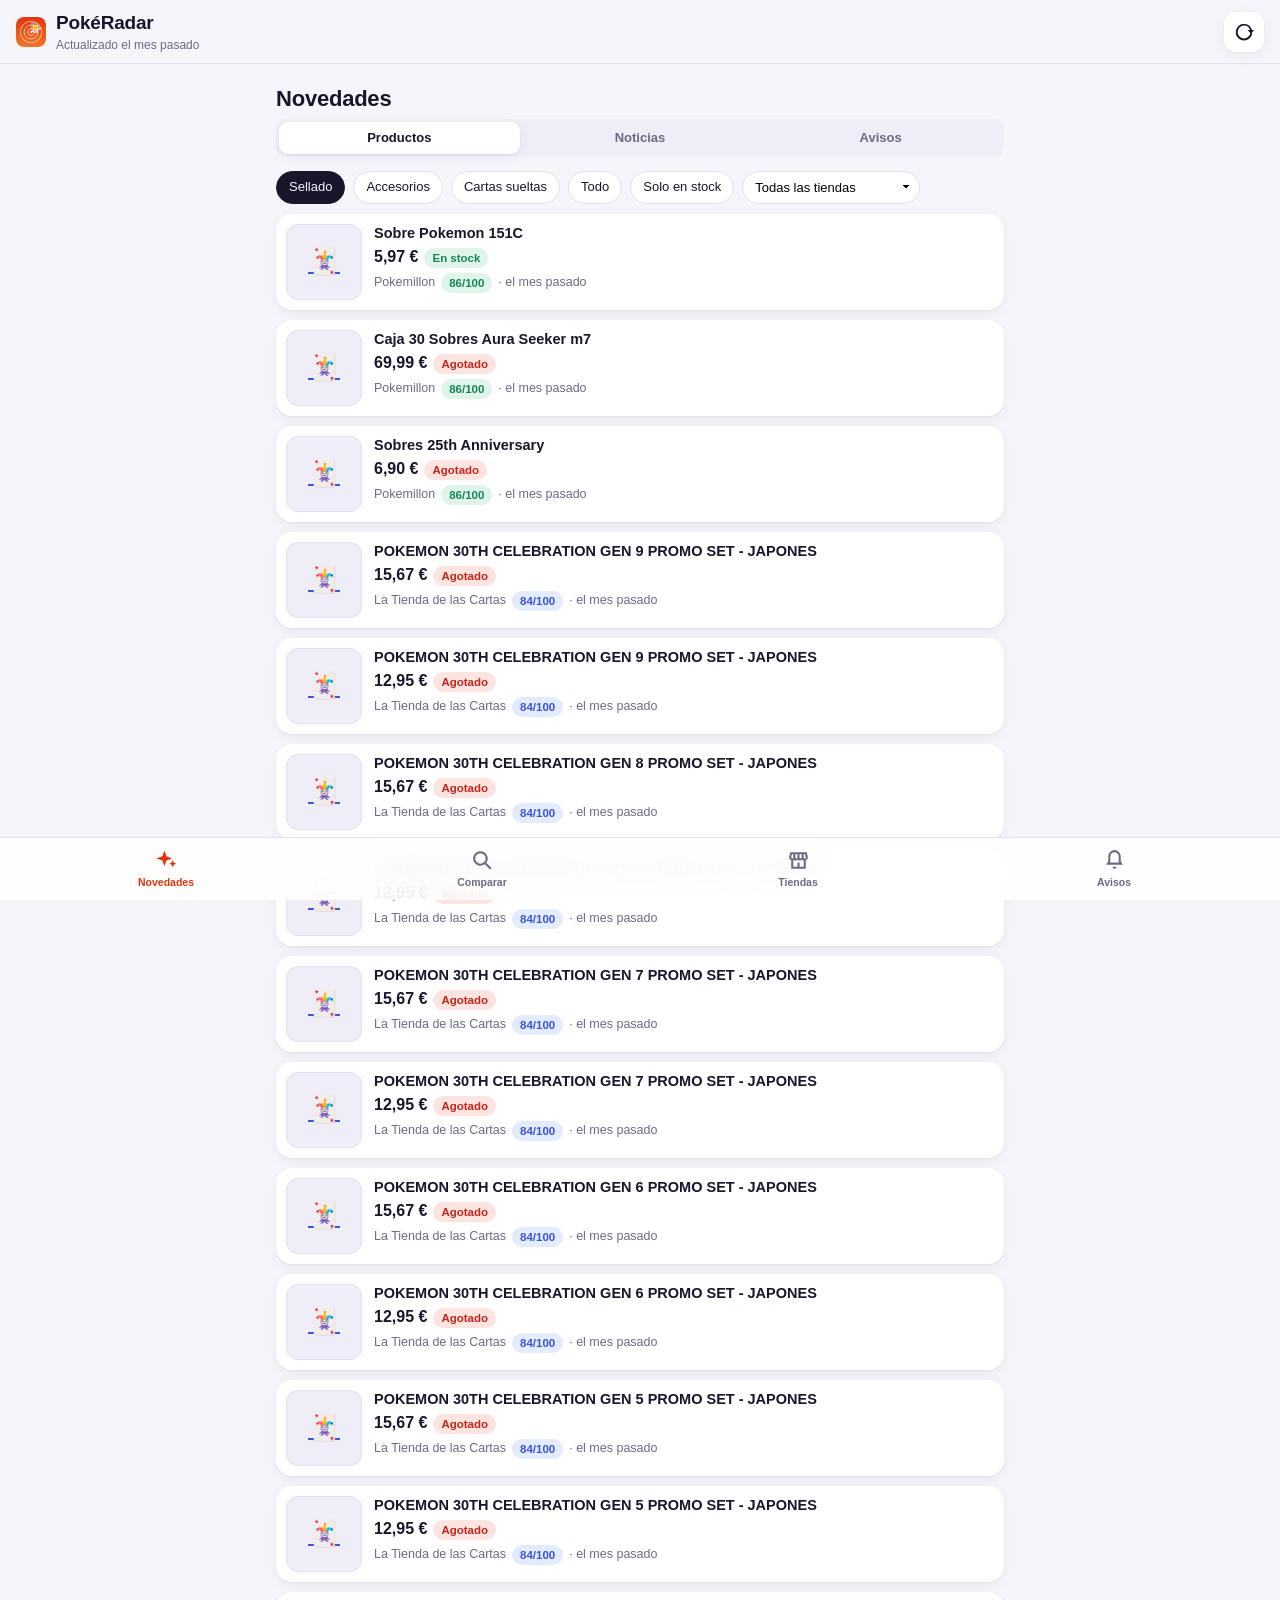
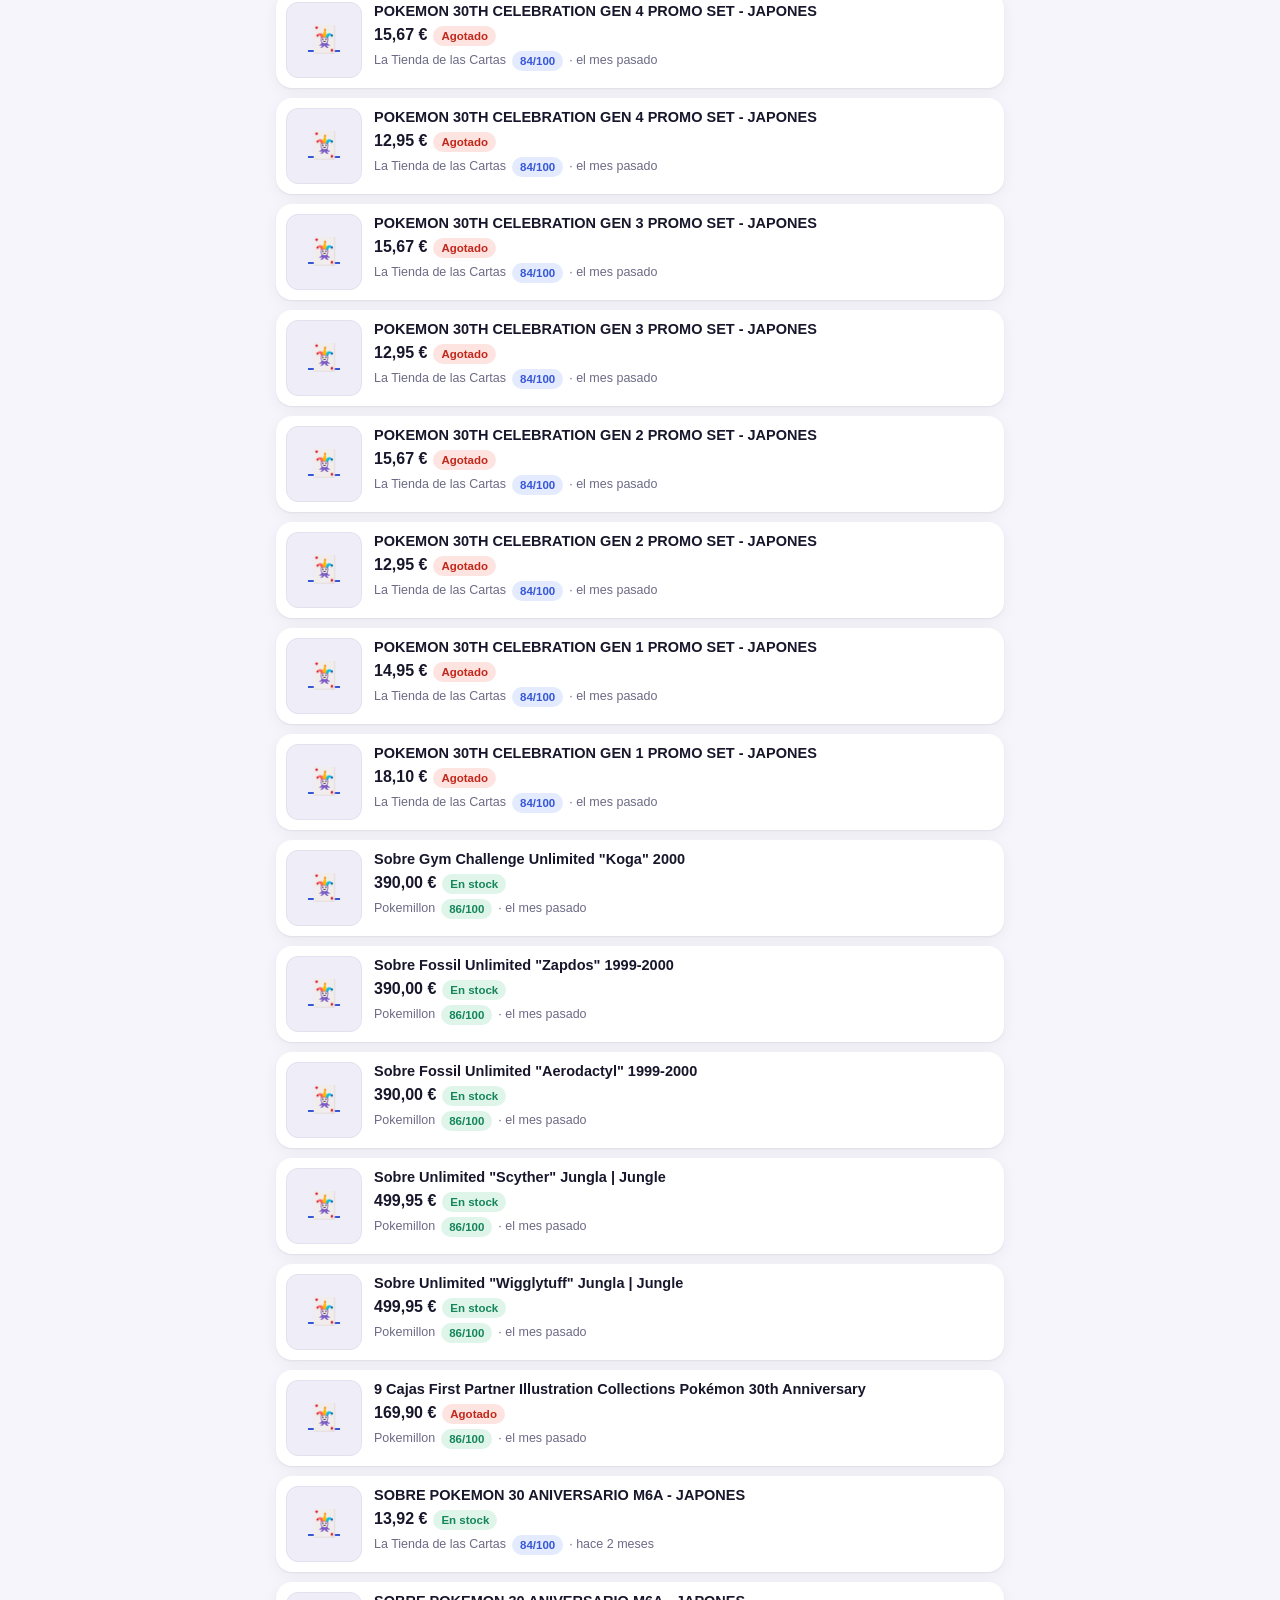
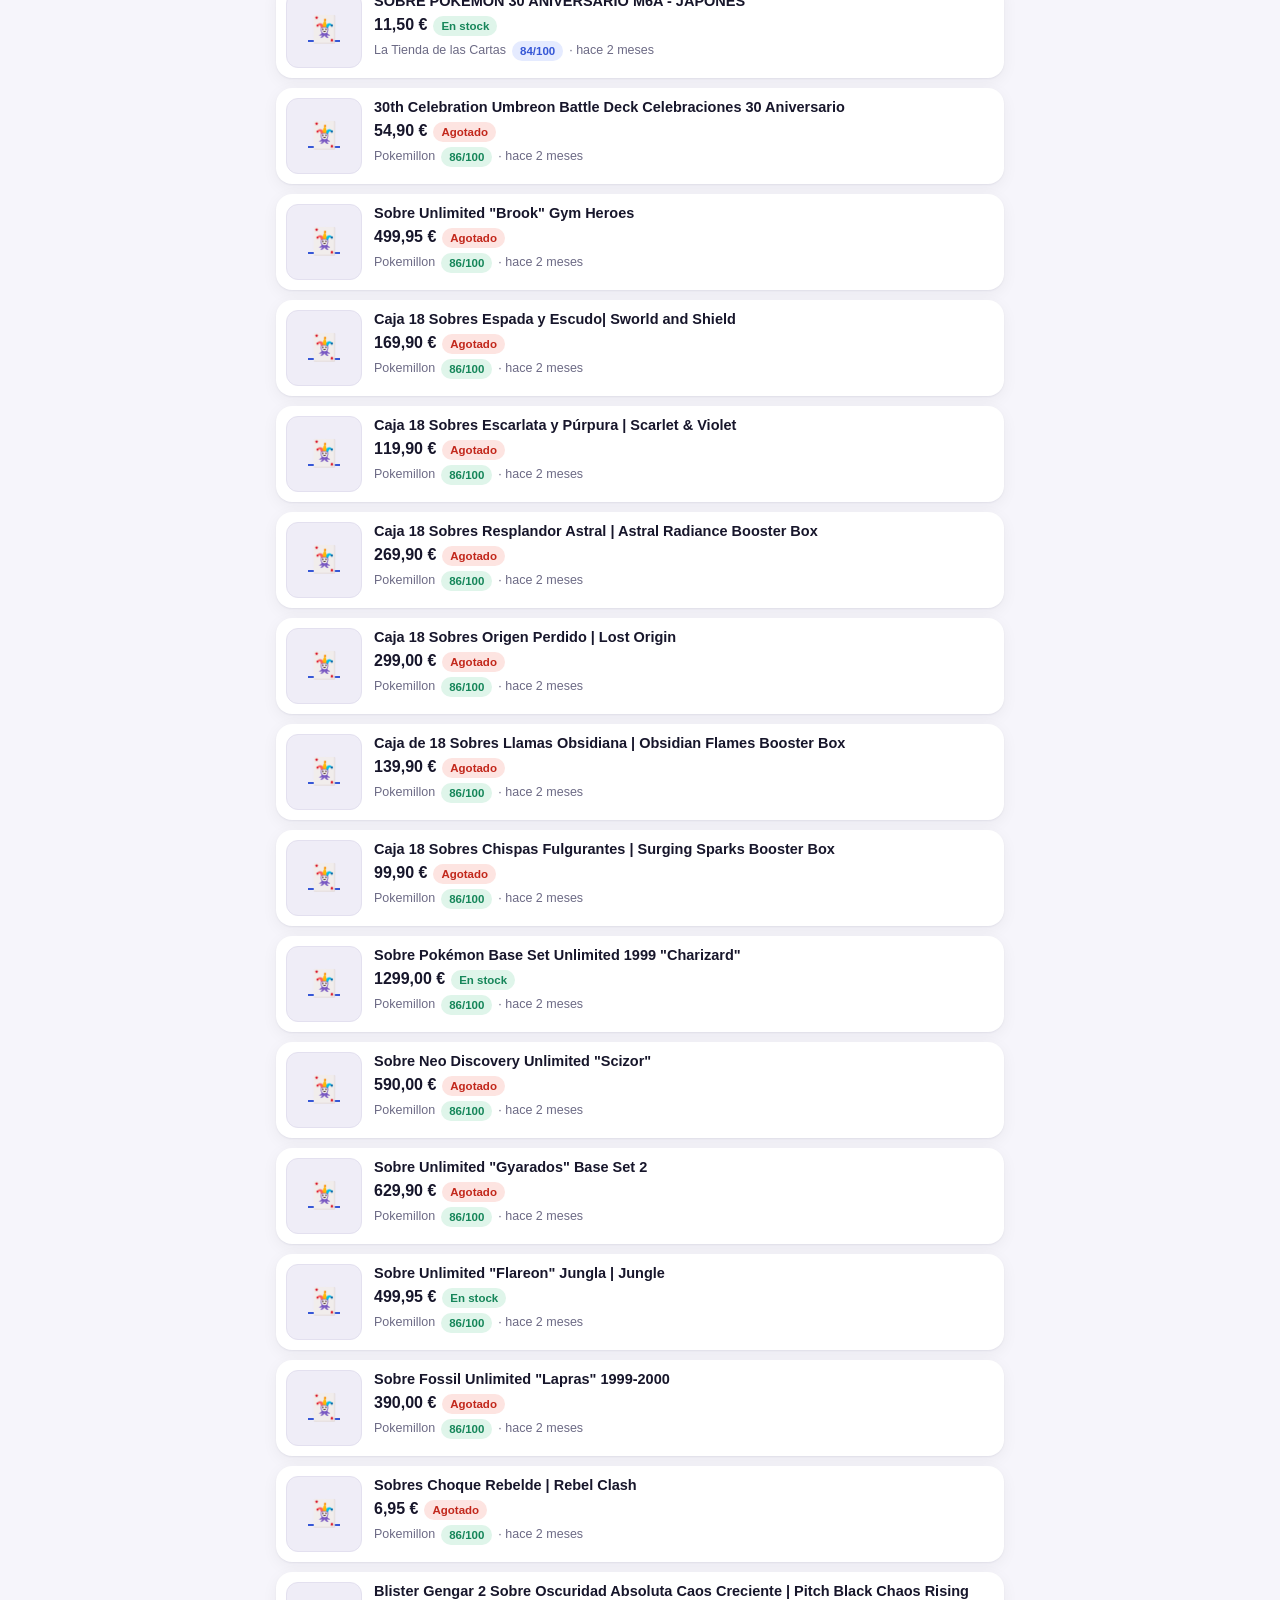
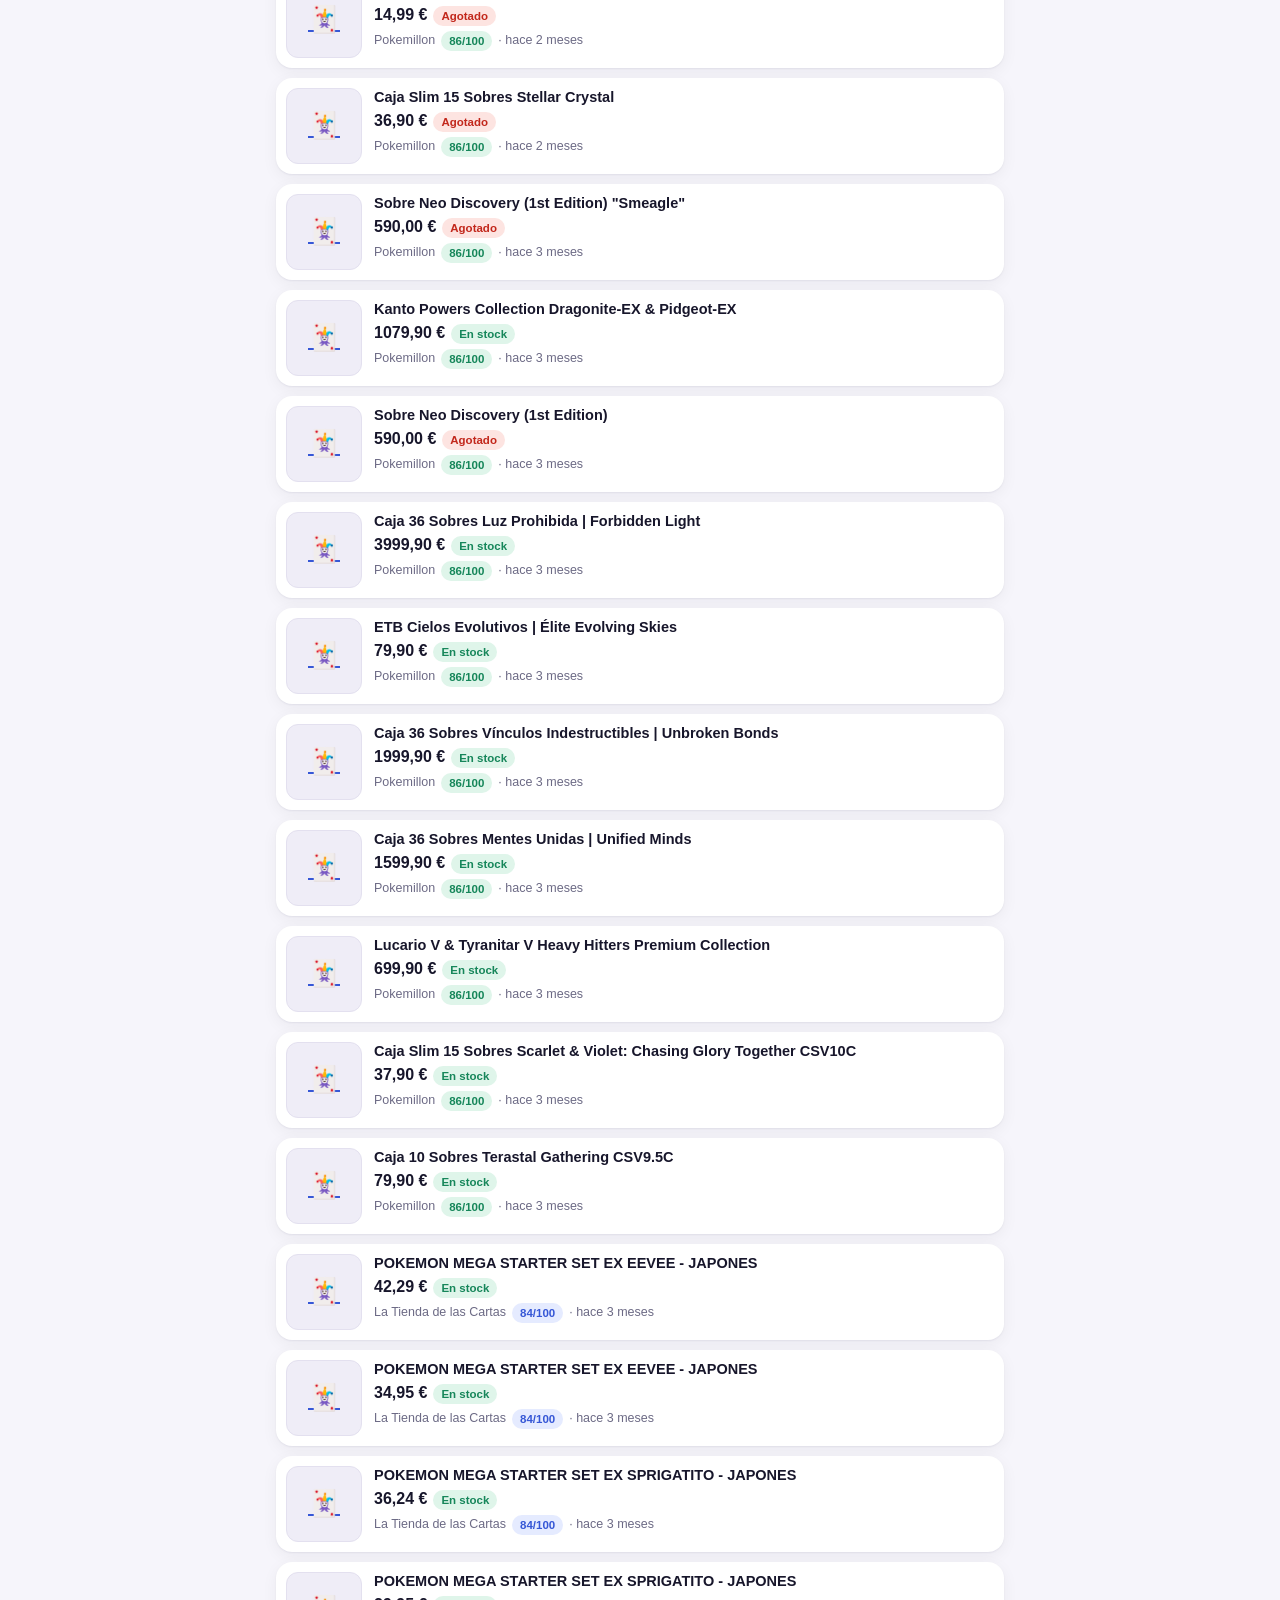
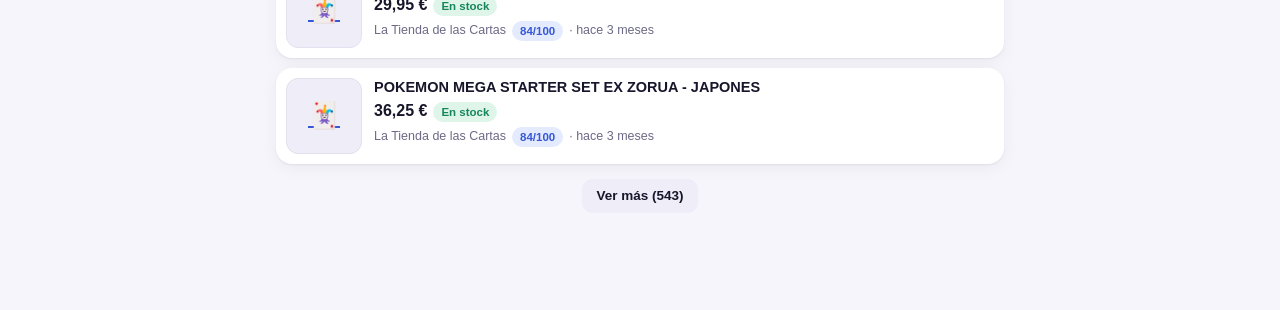
==== docs/index.html @ 507e9ea3 "PokéRadar: monitor de novedades Pokémon TCG con app para iPhone - Monitor en Python (sin dependencia" ====
<!doctype html>
<html lang="es">
<head>
  <meta charset="utf-8">
  <meta name="viewport" content="width=device-width, initial-scale=1, viewport-fit=cover">
  <title>PokéRadar</title>
  <meta name="description" content="Novedades y mejores precios de Pokémon TCG en Amazon, Pokémon Center y tiendas fiables.">
  <meta name="theme-color" content="#f6f5fb" media="(prefers-color-scheme: light)">
  <meta name="theme-color" content="#0f1020" media="(prefers-color-scheme: dark)">
  <meta name="apple-mobile-web-app-capable" content="yes">
  <meta name="mobile-web-app-capable" content="yes">
  <meta name="apple-mobile-web-app-title" content="PokéRadar">
  <meta name="apple-mobile-web-app-status-bar-style" content="default">
  <meta name="format-detection" content="telephone=no">
  <link rel="manifest" href="manifest.webmanifest">
  <link rel="icon" type="image/png" sizes="192x192" href="icons/icon-192.png">
  <link rel="apple-touch-icon" href="icons/apple-touch-icon.png">
  <link rel="stylesheet" href="styles.css">
</head>
<body>
  <header class="topbar">
    <div class="brand">
      <img src="icons/icon-192.png" alt="" width="30" height="30">
      <div>
        <h1>PokéRadar</h1>
        <p id="updated" class="muted">Cargando…</p>
      </div>
    </div>
    <button id="refresh" class="icon-btn" aria-label="Actualizar">
      <svg viewBox="0 0 24 24" width="22" height="22" aria-hidden="true"><path fill="currentColor" d="M12 5a7 7 0 0 1 6.6 4.7h-2.6l3.5 4.3 3.5-4.3h-2.3A9 9 0 1 0 21 13h-2a7 7 0 1 1-7-8Z"/></svg>
    </button>
  </header>

  <div id="install-hint" class="install-hint" hidden>
    <span>Instálala: pulsa <b>Compartir</b> <svg viewBox="0 0 24 24" width="16" height="16" aria-hidden="true"><path fill="currentColor" d="M12 2 7.5 6.5l1.4 1.4L11 5.8V15h2V5.8l2.1 2.1 1.4-1.4L12 2ZM5 10v10a2 2 0 0 0 2 2h10a2 2 0 0 0 2-2V10h-3v2h1v8H7v-8h1v-2H5Z"/></svg> y luego <b>Añadir a pantalla de inicio</b>.</span>
    <button class="link-btn" data-dismiss-install>Cerrar</button>
  </div>

  <main id="view" tabindex="-1"></main>

  <nav class="tabbar" role="tablist">
    <button role="tab" data-tab="novedades" aria-selected="true">
      <svg viewBox="0 0 24 24" aria-hidden="true"><path fill="currentColor" d="M10 2.5 12 8l5.5 2-5.5 2-2 5.5L8 12l-5.5-2L8 8l2-5.5Zm8 9 1 2.5 2.5 1-2.5 1-1 2.5-1-2.5-2.5-1 2.5-1 1-2.5Z"/></svg>
      <span>Novedades</span>
    </button>
    <button role="tab" data-tab="comparar" aria-selected="false">
      <svg viewBox="0 0 24 24" aria-hidden="true"><path fill="currentColor" d="M10 3a7 7 0 0 1 5.6 11.2l5.1 5.1-1.4 1.4-5.1-5.1A7 7 0 1 1 10 3Zm0 2a5 5 0 1 0 0 10 5 5 0 0 0 0-10Z"/></svg>
      <span>Comparar</span>
    </button>
    <button role="tab" data-tab="tiendas" aria-selected="false">
      <svg viewBox="0 0 24 24" aria-hidden="true"><path fill="currentColor" d="M4 4h16l1 5a3 3 0 0 1-2 2.8V20H5v-8.2A3 3 0 0 1 3 9l1-5Zm1.6 2-.6 3a1 1 0 0 0 2 0V6H5.6ZM9 6v3a1 1 0 0 0 2 0V6H9Zm4 0v3a1 1 0 0 0 2 0V6h-2Zm4 0v3a1 1 0 0 0 2 0l-.6-3H17ZM7 12v6h4v-4h2v4h4v-6a3 3 0 0 1-2-.8 3 3 0 0 1-4 0 3 3 0 0 1-4 0Z"/></svg>
      <span>Tiendas</span>
    </button>
    <button role="tab" data-tab="avisos" aria-selected="false">
      <svg viewBox="0 0 24 24" aria-hidden="true"><path fill="currentColor" d="M12 2a6 6 0 0 1 6 6v4.6l2 3.4H4l2-3.4V8a6 6 0 0 1 6-6Zm0 2a4 4 0 0 0-4 4v5.2L7.5 14h9l-.5-.8V8a4 4 0 0 0-4-4Zm-2 14h4a2 2 0 0 1-4 0Z"/></svg>
      <span>Avisos</span>
    </button>
  </nav>

  <script src="app.js" defer></script>
</body>
</html>
---- docs/styles.css ----
:root {
  --bg: #f6f5fb;
  --surface: #ffffff;
  --surface-2: #efedf7;
  --text: #17162b;
  --muted: #6c6a85;
  --line: #e3e0ef;
  --accent: #e3350d;        /* rojo vivo */
  --accent-ink: #ffffff;
  --accent-soft: #fde8e3;
  --gold: #f5b700;
  --ok: #16865a;
  --ok-soft: #dff5ea;
  --warn: #b25e00;
  --warn-soft: #fff0d9;
  --bad: #c2271b;
  --bad-soft: #fde4e1;
  --info: #3657d6;
  --info-soft: #e5ebff;
  --radius: 16px;
  --shadow: 0 1px 2px rgba(23, 22, 43, .06), 0 4px 16px rgba(23, 22, 43, .05);
  --tabbar-h: 58px;
  color-scheme: light;
}
@media (prefers-color-scheme: dark) {
  :root:not([data-theme="light"]) {
    --bg: #0f1020;
    --surface: #1a1b31;
    --surface-2: #24253f;
    --text: #f1f0fa;
    --muted: #a3a1bd;
    --line: #2f3050;
    --accent: #ff5a36;
    --accent-soft: #3a1e1c;
    --ok: #4cd394;
    --ok-soft: #173327;
    --warn: #ffb547;
    --warn-soft: #3a2b14;
    --bad: #ff7a6b;
    --bad-soft: #3d1c1a;
    --info: #8ea6ff;
    --info-soft: #1f2748;
    --shadow: none;
    color-scheme: dark;
  }
}
:root[data-theme="dark"] {
  --bg: #0f1020; --surface: #1a1b31; --surface-2: #24253f; --text: #f1f0fa; --muted: #a3a1bd;
  --line: #2f3050; --accent: #ff5a36; --accent-soft: #3a1e1c; --ok: #4cd394; --ok-soft: #173327;
  --warn: #ffb547; --warn-soft: #3a2b14; --bad: #ff7a6b; --bad-soft: #3d1c1a; --info: #8ea6ff;
  --info-soft: #1f2748; --shadow: none; color-scheme: dark;
}

* { box-sizing: border-box; }
html { -webkit-text-size-adjust: 100%; }
body {
  margin: 0;
  background: var(--bg);
  color: var(--text);
  font: 15px/1.4 -apple-system, BlinkMacSystemFont, "SF Pro Text", "Segoe UI", Roboto, sans-serif;
  -webkit-font-smoothing: antialiased;
  overflow-x: hidden;
}
button { font: inherit; color: inherit; }
a { color: var(--info); }
img { display: block; }
.muted { color: var(--muted); }
[hidden] { display: none !important; }

/* ── barra superior ─────────────────────────────────────────────────────── */
.topbar {
  position: sticky; top: 0; z-index: 10;
  display: flex; align-items: center; justify-content: space-between;
  padding: calc(env(safe-area-inset-top) + 10px) 16px 10px;
  background: color-mix(in srgb, var(--bg) 86%, transparent);
  -webkit-backdrop-filter: saturate(180%) blur(18px);
  backdrop-filter: saturate(180%) blur(18px);
  border-bottom: 1px solid var(--line);
}
.brand { display: flex; align-items: center; gap: 10px; }
.brand img { border-radius: 8px; }
.brand h1 { font-size: 19px; margin: 0; letter-spacing: -.01em; }
.brand p { margin: 0; font-size: 12px; }
.icon-btn {
  width: 40px; height: 40px; border-radius: 12px; border: 0;
  background: var(--surface); box-shadow: var(--shadow);
  display: grid; place-items: center; cursor: pointer;
}
.icon-btn.spin svg { animation: spin .8s linear infinite; }
@keyframes spin { to { transform: rotate(360deg); } }

.install-hint {
  margin: 12px 16px 0; padding: 10px 12px; border-radius: 12px;
  background: var(--info-soft); color: var(--text); font-size: 13px;
  display: flex; gap: 10px; align-items: center; justify-content: space-between;
}
.install-hint svg { vertical-align: -3px; }
.link-btn { background: none; border: 0; color: var(--info); padding: 4px; cursor: pointer; }

/* ── contenido ──────────────────────────────────────────────────────────── */
main {
  padding: 12px 16px calc(var(--tabbar-h) + env(safe-area-inset-bottom) + 24px);
  max-width: 760px; margin: 0 auto; outline: none;
}
h2.section { font-size: 22px; margin: 8px 0 4px; letter-spacing: -.01em; }
h3.sub { font-size: 13px; text-transform: uppercase; letter-spacing: .06em; color: var(--muted); margin: 22px 4px 8px; font-weight: 600; }
.lead { margin: 0 0 12px; color: var(--muted); font-size: 14px; }

.segmented {
  display: grid; grid-auto-flow: column; grid-auto-columns: 1fr;
  background: var(--surface-2); padding: 3px; border-radius: 11px; margin: 4px 0 12px;
}
.segmented button {
  border: 0; background: none; padding: 7px 6px; border-radius: 9px; font-size: 13px; font-weight: 600;
  color: var(--muted); cursor: pointer; white-space: nowrap;
}
.segmented button[aria-pressed="true"] { background: var(--surface); color: var(--text); box-shadow: var(--shadow); }

.chips { display: flex; gap: 8px; overflow-x: auto; padding: 2px 0 10px; scrollbar-width: none; margin: 0 -16px; padding-left: 16px; padding-right: 16px; }
.chips::-webkit-scrollbar { display: none; }
.chip {
  flex: none; border: 1px solid var(--line); background: var(--surface); border-radius: 999px;
  padding: 6px 12px; font-size: 13px; cursor: pointer; white-space: nowrap;
}
.chip[aria-pressed="true"] { background: var(--text); color: var(--bg); border-color: var(--text); }
select.chip { appearance: none; -webkit-appearance: none; padding-right: 26px;
  background-image: linear-gradient(45deg, transparent 50%, currentColor 50%), linear-gradient(135deg, currentColor 50%, transparent 50%);
  background-position: calc(100% - 13px) 50%, calc(100% - 9px) 50%; background-size: 4px 4px; background-repeat: no-repeat; }

.list { display: grid; gap: 10px; }
.card {
  display: grid; grid-template-columns: 76px 1fr; gap: 12px; align-items: start;
  background: var(--surface); border-radius: var(--radius); padding: 10px; box-shadow: var(--shadow);
  text-decoration: none; color: inherit; position: relative; min-width: 0;
}
.card.noimg { grid-template-columns: 1fr; }
.thumb {
  width: 76px; height: 76px; border-radius: 12px; background: #fff; object-fit: contain;
  border: 1px solid var(--line);
}
.thumb.ph { display: grid; place-items: center; color: var(--muted); font-size: 26px; background: var(--surface-2); }
.card .body { min-width: 0; }
.card .title {
  font-weight: 600; font-size: 14.5px; line-height: 1.3; margin: 0 0 4px;
  display: -webkit-box; -webkit-line-clamp: 3; -webkit-box-orient: vertical; overflow: hidden; overflow-wrap: anywhere;
}
.meta { display: flex; flex-wrap: wrap; gap: 6px; align-items: center; font-size: 12.5px; color: var(--muted); }
.price { font-weight: 700; font-size: 16px; color: var(--text); font-variant-numeric: tabular-nums; }
.price s { color: var(--muted); font-weight: 400; font-size: 12.5px; margin-left: 4px; }
.pill { font-size: 11.5px; font-weight: 600; padding: 2px 8px; border-radius: 999px; white-space: nowrap; }
.pill.ok { background: var(--ok-soft); color: var(--ok); }
.pill.no { background: var(--bad-soft); color: var(--bad); }
.pill.warn { background: var(--warn-soft); color: var(--warn); }
.pill.info { background: var(--info-soft); color: var(--info); }
.pill.accent { background: var(--accent-soft); color: var(--accent); }
.hint { margin-top: 6px; font-size: 12.5px; color: var(--ok); font-weight: 600; }
.hint a { color: inherit; }

.empty { text-align: center; color: var(--muted); padding: 36px 12px; }
.empty b { color: var(--text); display: block; font-size: 16px; margin-bottom: 4px; }

/* ── buscador ───────────────────────────────────────────────────────────── */
.search {
  display: flex; align-items: center; gap: 8px; background: var(--surface-2); border-radius: 12px;
  padding: 0 12px; margin: 6px 0 10px;
}
.search input {
  flex: 1; border: 0; background: none; padding: 11px 0; font-size: 16px; color: var(--text); outline: none; min-width: 0;
}
.quick { display: grid; grid-template-columns: repeat(2, minmax(0, 1fr)); gap: 8px; margin-bottom: 14px; }
.quick a {
  display: flex; align-items: center; justify-content: center; gap: 6px; text-decoration: none; color: var(--text);
  background: var(--surface); border-radius: 12px; padding: 10px 8px; font-size: 13.5px; font-weight: 600; box-shadow: var(--shadow);
  text-align: center;
}
.quick a small { display: block; font-weight: 400; color: var(--muted); font-size: 11px; }

.compare { background: var(--surface); border-radius: var(--radius); padding: 12px; box-shadow: var(--shadow); }
.compare h4 { margin: 0 0 8px; font-size: 14.5px; line-height: 1.3; overflow-wrap: anywhere; }
.offer { display: grid; grid-template-columns: 1fr auto; gap: 8px; align-items: center; padding: 8px 0; border-top: 1px solid var(--line); text-decoration: none; color: inherit; }
.offer:first-of-type { border-top: 0; }
.offer .who { font-size: 13.5px; min-width: 0; }
.offer .who small { display: block; color: var(--muted); font-size: 12px; white-space: nowrap; overflow: hidden; text-overflow: ellipsis; }
.offer.best .price { color: var(--ok); }
.badge-best { font-size: 11px; font-weight: 700; color: var(--ok); margin-left: 4px; }

/* ── tiendas ────────────────────────────────────────────────────────────── */
.store { background: var(--surface); border-radius: var(--radius); padding: 14px; box-shadow: var(--shadow); }
.store-head { display: grid; grid-template-columns: 52px 1fr; gap: 12px; align-items: center; }
.ring { --v: 0; width: 52px; height: 52px; border-radius: 50%; display: grid; place-items: center;
  background: conic-gradient(var(--ring-color, var(--ok)) calc(var(--v) * 1%), var(--surface-2) 0); }
.ring span { width: 42px; height: 42px; border-radius: 50%; background: var(--surface); display: grid; place-items: center; font-weight: 800; font-size: 15px; }
.store h4 { margin: 0; font-size: 16px; display: flex; gap: 6px; align-items: center; flex-wrap: wrap; }
.store .facts { margin: 10px 0 0; display: grid; gap: 6px; font-size: 13px; }
.store .facts div { display: flex; justify-content: space-between; gap: 12px; }
.store .facts dt { color: var(--muted); }
.store .facts dd { margin: 0; text-align: right; font-weight: 600; }
.store .note { margin: 10px 0 0; font-size: 12.5px; color: var(--warn); background: var(--warn-soft); padding: 8px 10px; border-radius: 10px; }
.store .actions { display: flex; gap: 8px; margin-top: 12px; flex-wrap: wrap; }
.btn {
  display: inline-flex; align-items: center; gap: 6px; padding: 8px 14px; border-radius: 10px; border: 0; cursor: pointer;
  background: var(--accent); color: var(--accent-ink); text-decoration: none; font-weight: 600; font-size: 13.5px;
}
.btn.ghost { background: var(--surface-2); color: var(--text); }
.stars { color: var(--gold); letter-spacing: 1px; }

.tips { background: var(--surface); border-radius: var(--radius); padding: 4px 14px; box-shadow: var(--shadow); }
.tips li { padding: 10px 0; border-top: 1px solid var(--line); font-size: 13.5px; list-style: none; }
.tips li:first-child { border-top: 0; }
.tips ul { margin: 0; padding: 0; }

/* ── avisos ─────────────────────────────────────────────────────────────── */
.panel { background: var(--surface); border-radius: var(--radius); padding: 14px; box-shadow: var(--shadow); font-size: 14px; }
.panel ol { margin: 6px 0 0; padding-left: 20px; }
.panel li { margin: 6px 0; }
.status-row { display: grid; grid-template-columns: 1fr auto; gap: 8px; padding: 9px 0; border-top: 1px solid var(--line); align-items: center; font-size: 13.5px; }
.status-row:first-child { border-top: 0; }
.status-row small { display: block; color: var(--muted); font-size: 12px; overflow-wrap: anywhere; }
.tags { display: flex; flex-wrap: wrap; gap: 6px; margin-top: 6px; }
code { background: var(--surface-2); padding: 1px 5px; border-radius: 6px; font-size: 12.5px; }

/* ── barra de pestañas ──────────────────────────────────────────────────── */
.tabbar {
  position: fixed; left: 0; right: 0; bottom: 0; z-index: 10;
  display: grid; grid-template-columns: repeat(4, 1fr);
  padding: 6px 8px calc(env(safe-area-inset-bottom) + 6px);
  background: color-mix(in srgb, var(--surface) 88%, transparent);
  -webkit-backdrop-filter: saturate(180%) blur(18px);
  backdrop-filter: saturate(180%) blur(18px);
  border-top: 1px solid var(--line);
}
.tabbar button {
  border: 0; background: none; display: grid; justify-items: center; gap: 2px; padding: 4px 0; cursor: pointer;
  color: var(--muted); font-size: 10.5px; font-weight: 600;
}
.tabbar svg { width: 25px; height: 25px; }
.tabbar button[aria-selected="true"] { color: var(--accent); }

@media (min-width: 640px) {
  .quick { grid-template-columns: repeat(4, minmax(0, 1fr)); }
}
@media (prefers-reduced-motion: reduce) { .icon-btn.spin svg { animation: none; } }
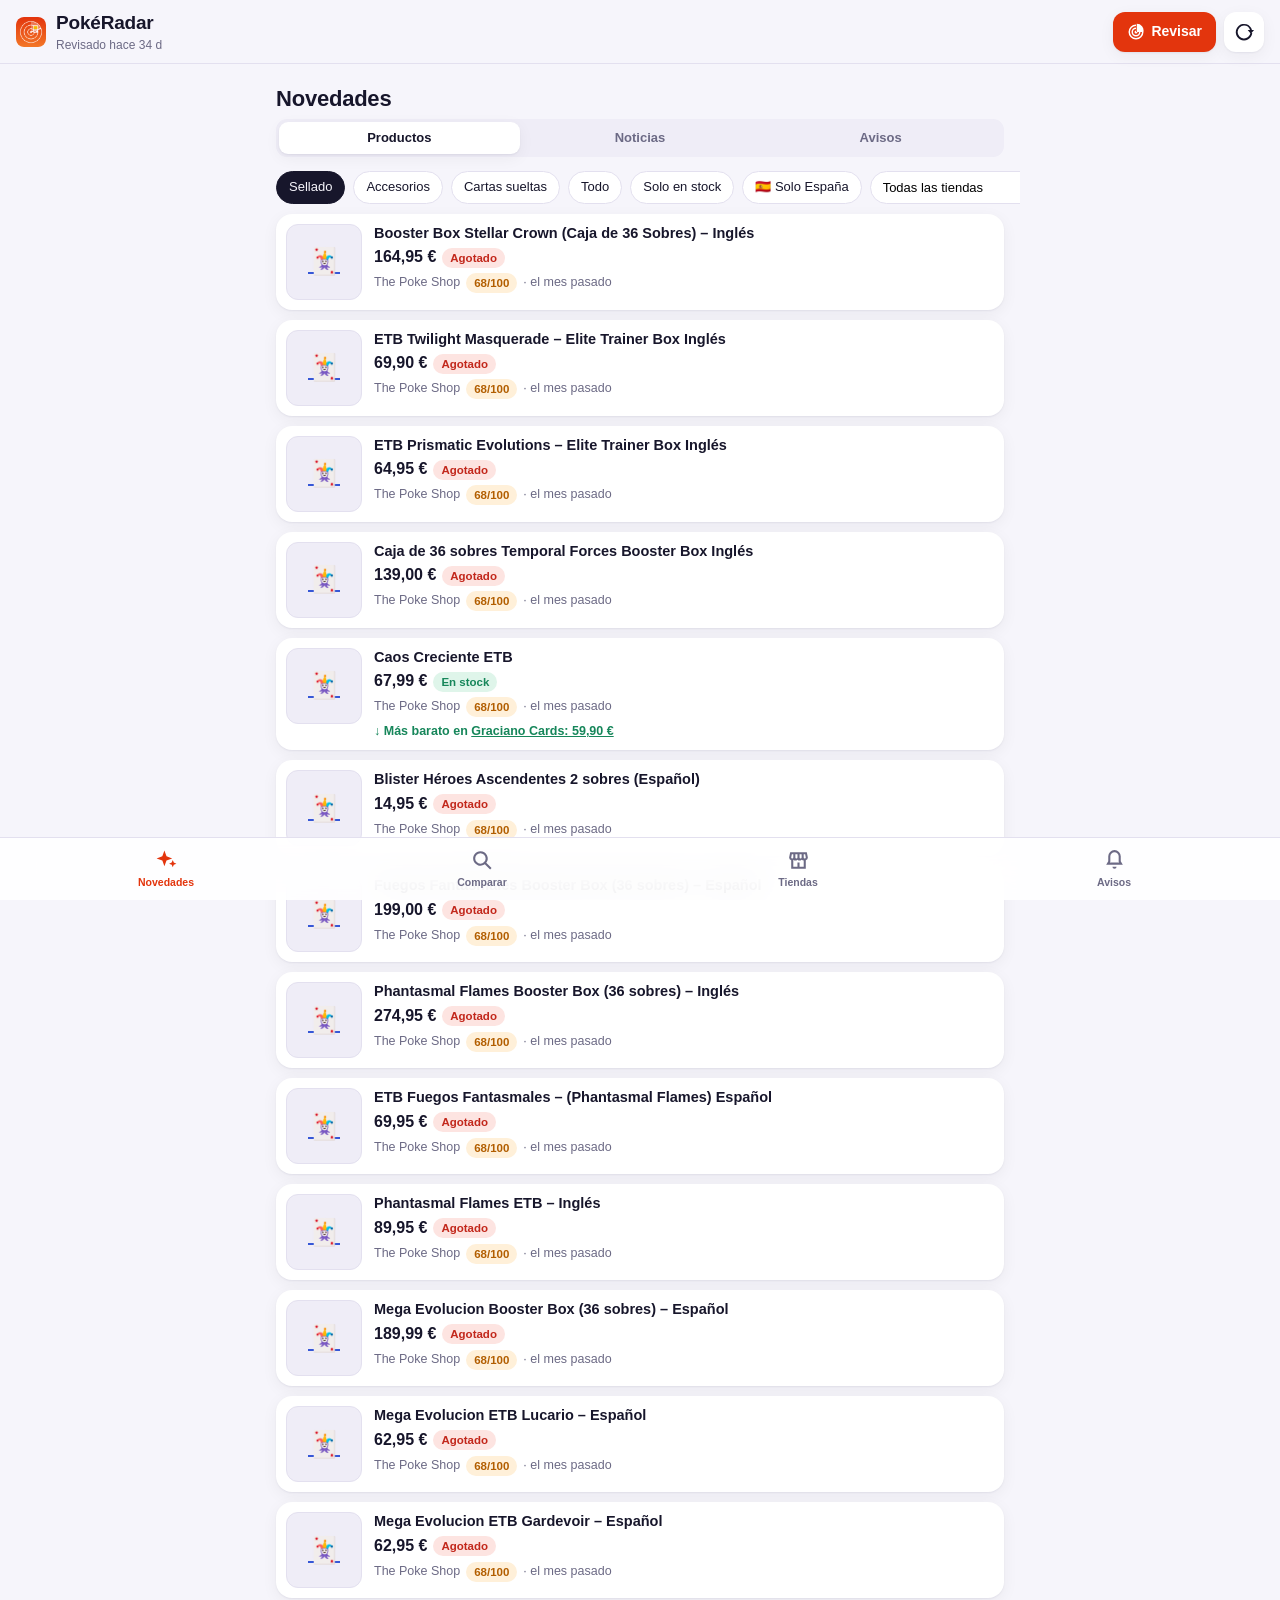
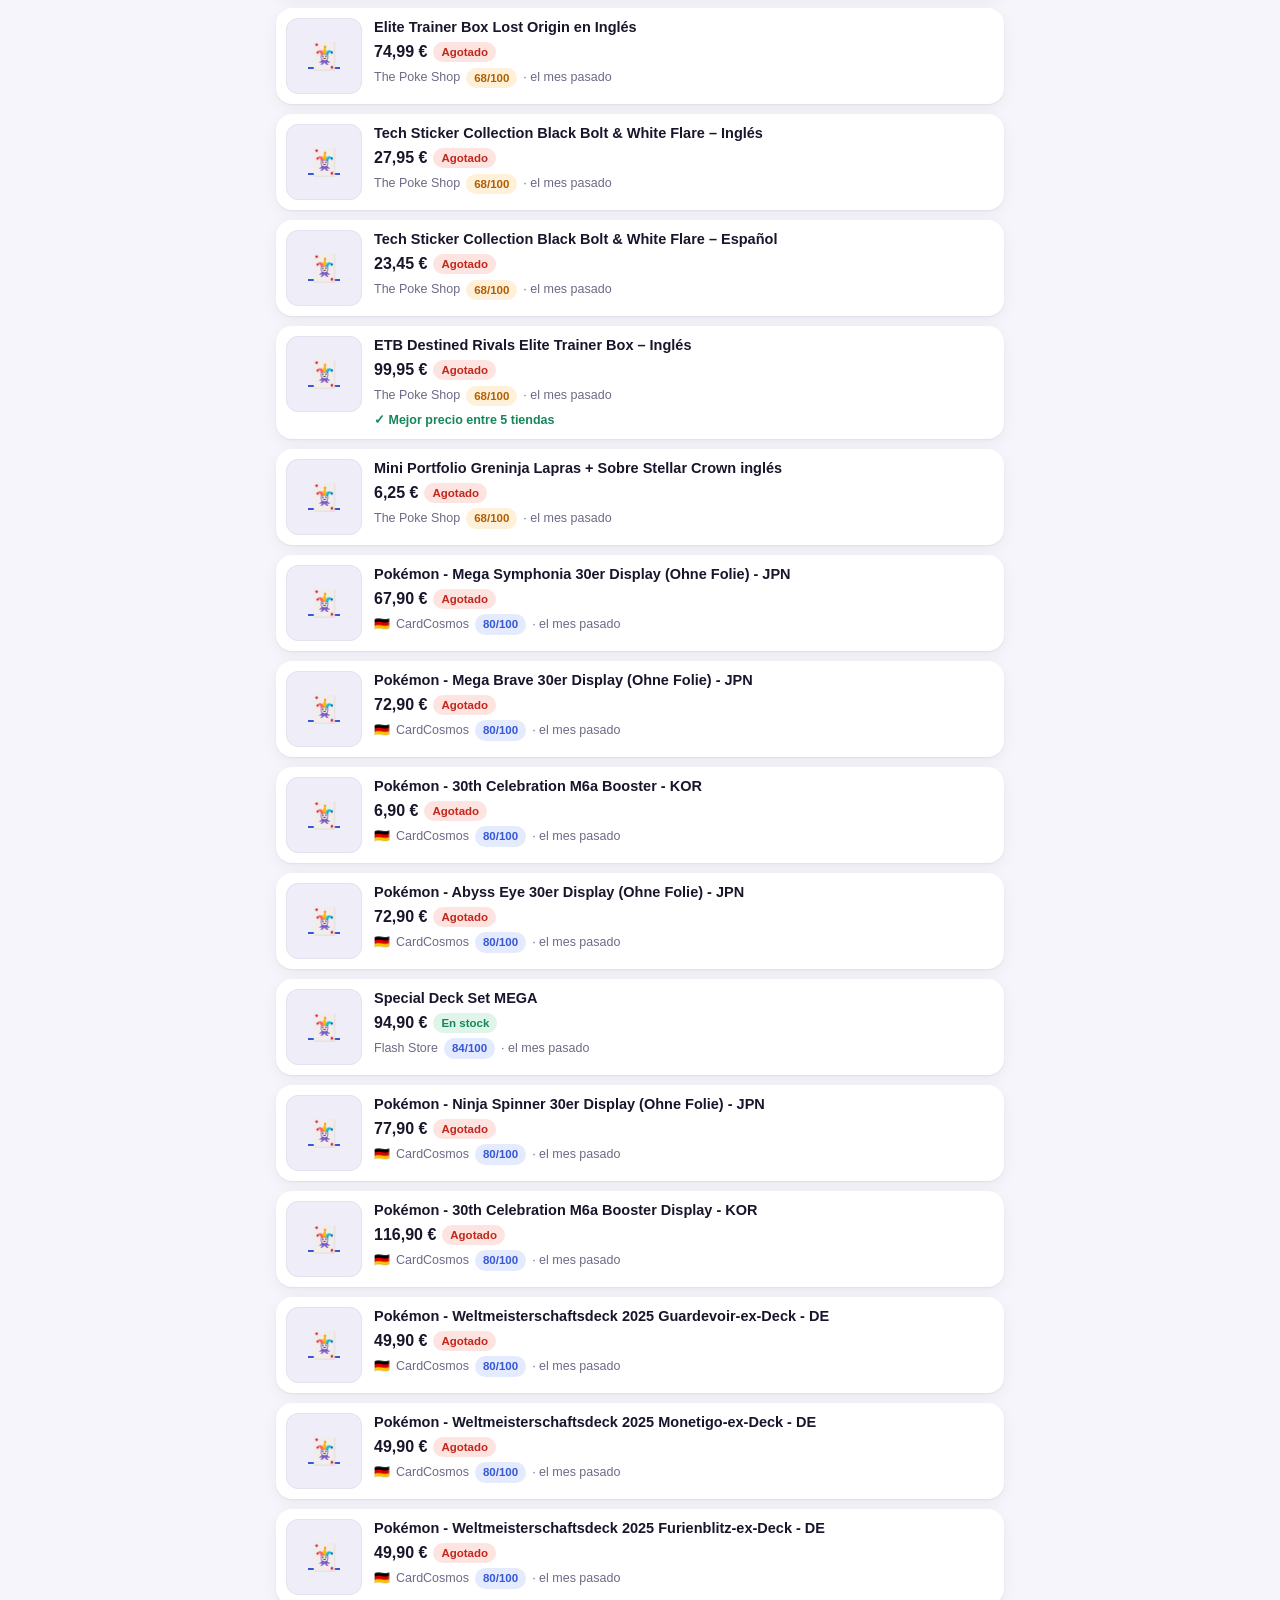
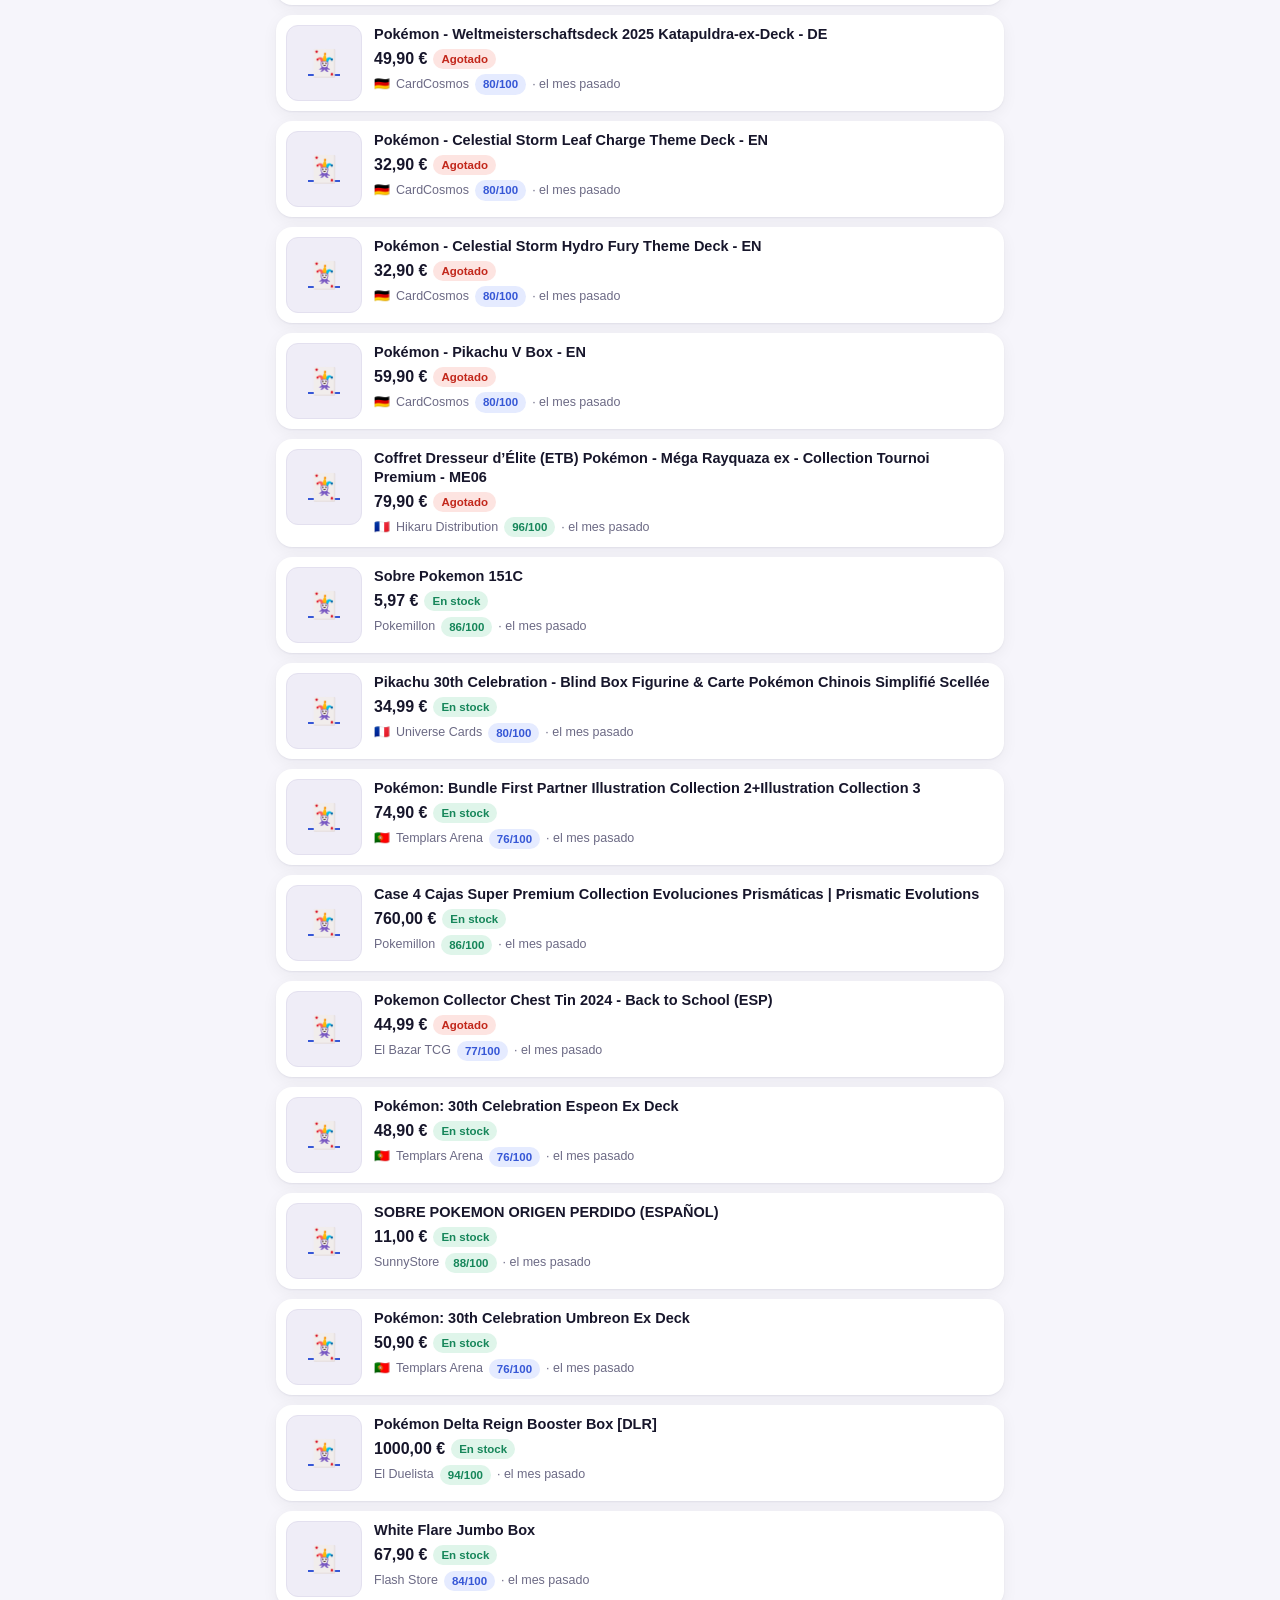
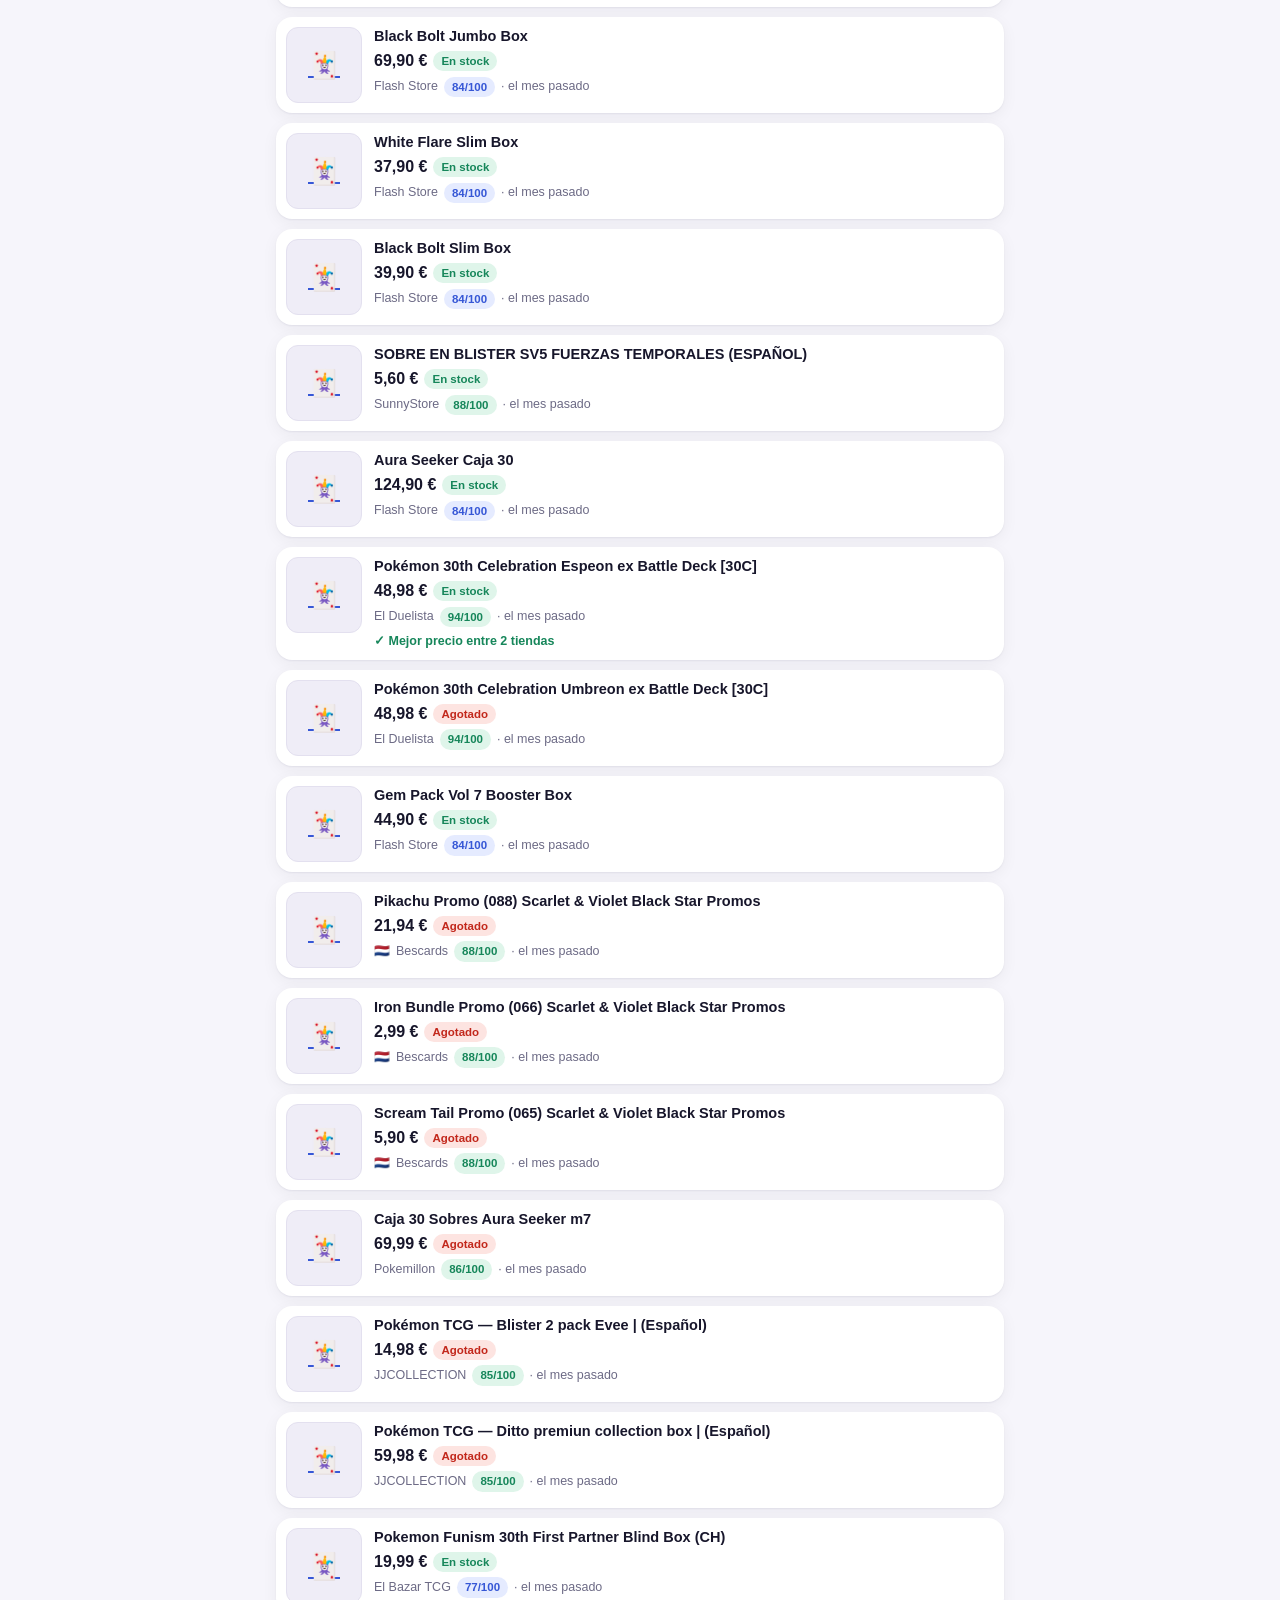
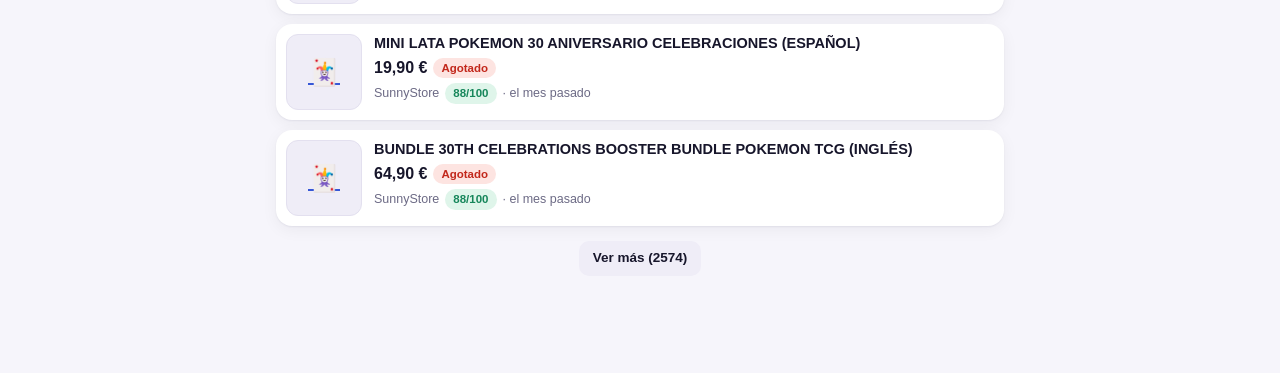
==== commit 53dc0a29: "App: botón «Revisar» para lanzar el radar al momento desde el iPhone Usa un token de GitHub con perm" ====
--- a/docs/index.html
+++ b/docs/index.html
@@ -26,10 +26,17 @@
         <p id="updated" class="muted">Cargando…</p>
       </div>
     </div>
-    <button id="refresh" class="icon-btn" aria-label="Actualizar">
-      <svg viewBox="0 0 24 24" width="22" height="22" aria-hidden="true"><path fill="currentColor" d="M12 5a7 7 0 0 1 6.6 4.7h-2.6l3.5 4.3 3.5-4.3h-2.3A9 9 0 1 0 21 13h-2a7 7 0 1 1-7-8Z"/></svg>
-    </button>
+    <div class="top-actions">
+      <button id="runnow" class="run-btn" aria-label="Revisar las tiendas ahora">
+        <svg viewBox="0 0 24 24" width="18" height="18" aria-hidden="true"><path fill="currentColor" d="M12 2a10 10 0 1 0 10 10h-2a8 8 0 1 1-8-8V2Zm0 4a6 6 0 1 0 6 6h-2a4 4 0 1 1-4-4V6Zm0 4a2 2 0 1 0 2 2h-2v-2Zm1-8.9V12h8.9A9 9 0 0 0 13 1.1Z"/></svg>
+        <span>Revisar</span>
+      </button>
+      <button id="refresh" class="icon-btn" aria-label="Recargar los datos">
+        <svg viewBox="0 0 24 24" width="22" height="22" aria-hidden="true"><path fill="currentColor" d="M12 5a7 7 0 0 1 6.6 4.7h-2.6l3.5 4.3 3.5-4.3h-2.3A9 9 0 1 0 21 13h-2a7 7 0 1 1-7-8Z"/></svg>
+      </button>
+    </div>
   </header>
+  <div id="toast" class="toast" role="status" aria-live="polite" hidden></div>
 
   <div id="install-hint" class="install-hint" hidden>
     <span>Instálala: pulsa <b>Compartir</b> <svg viewBox="0 0 24 24" width="16" height="16" aria-hidden="true"><path fill="currentColor" d="M12 2 7.5 6.5l1.4 1.4L11 5.8V15h2V5.8l2.1 2.1 1.4-1.4L12 2ZM5 10v10a2 2 0 0 0 2 2h10a2 2 0 0 0 2-2V10h-3v2h1v8H7v-8h1v-2H5Z"/></svg> y luego <b>Añadir a pantalla de inicio</b>.</span>
--- a/docs/styles.css
+++ b/docs/styles.css
@@ -87,6 +87,26 @@
   display: grid; place-items: center; cursor: pointer;
 }
 .icon-btn.spin svg { animation: spin .8s linear infinite; }
+.top-actions { display: flex; gap: 8px; align-items: center; }
+.run-btn {
+  height: 40px; padding: 0 14px; border-radius: 12px; border: 0; cursor: pointer;
+  display: inline-flex; align-items: center; gap: 6px; font-weight: 700; font-size: 14px;
+  background: var(--accent); color: var(--accent-ink); box-shadow: var(--shadow);
+}
+.run-btn[disabled] { opacity: .75; cursor: default; }
+.run-btn.busy svg { animation: spin 1.2s linear infinite; }
+.toast {
+  position: fixed; left: 50%; transform: translateX(-50%); z-index: 20;
+  bottom: calc(var(--tabbar-h) + env(safe-area-inset-bottom) + 14px);
+  max-width: min(92vw, 520px); padding: 11px 16px; border-radius: 14px;
+  background: var(--text); color: var(--bg); font-size: 14px; font-weight: 600; text-align: center;
+  box-shadow: 0 6px 24px rgba(0, 0, 0, .25);
+}
+.field { display: flex; gap: 8px; margin-top: 10px; }
+.field input {
+  flex: 1; min-width: 0; padding: 10px 12px; border-radius: 10px; border: 1px solid var(--line);
+  background: var(--surface-2); color: var(--text); font-size: 16px;
+}
 @keyframes spin { to { transform: rotate(360deg); } }
 
 .install-hint {
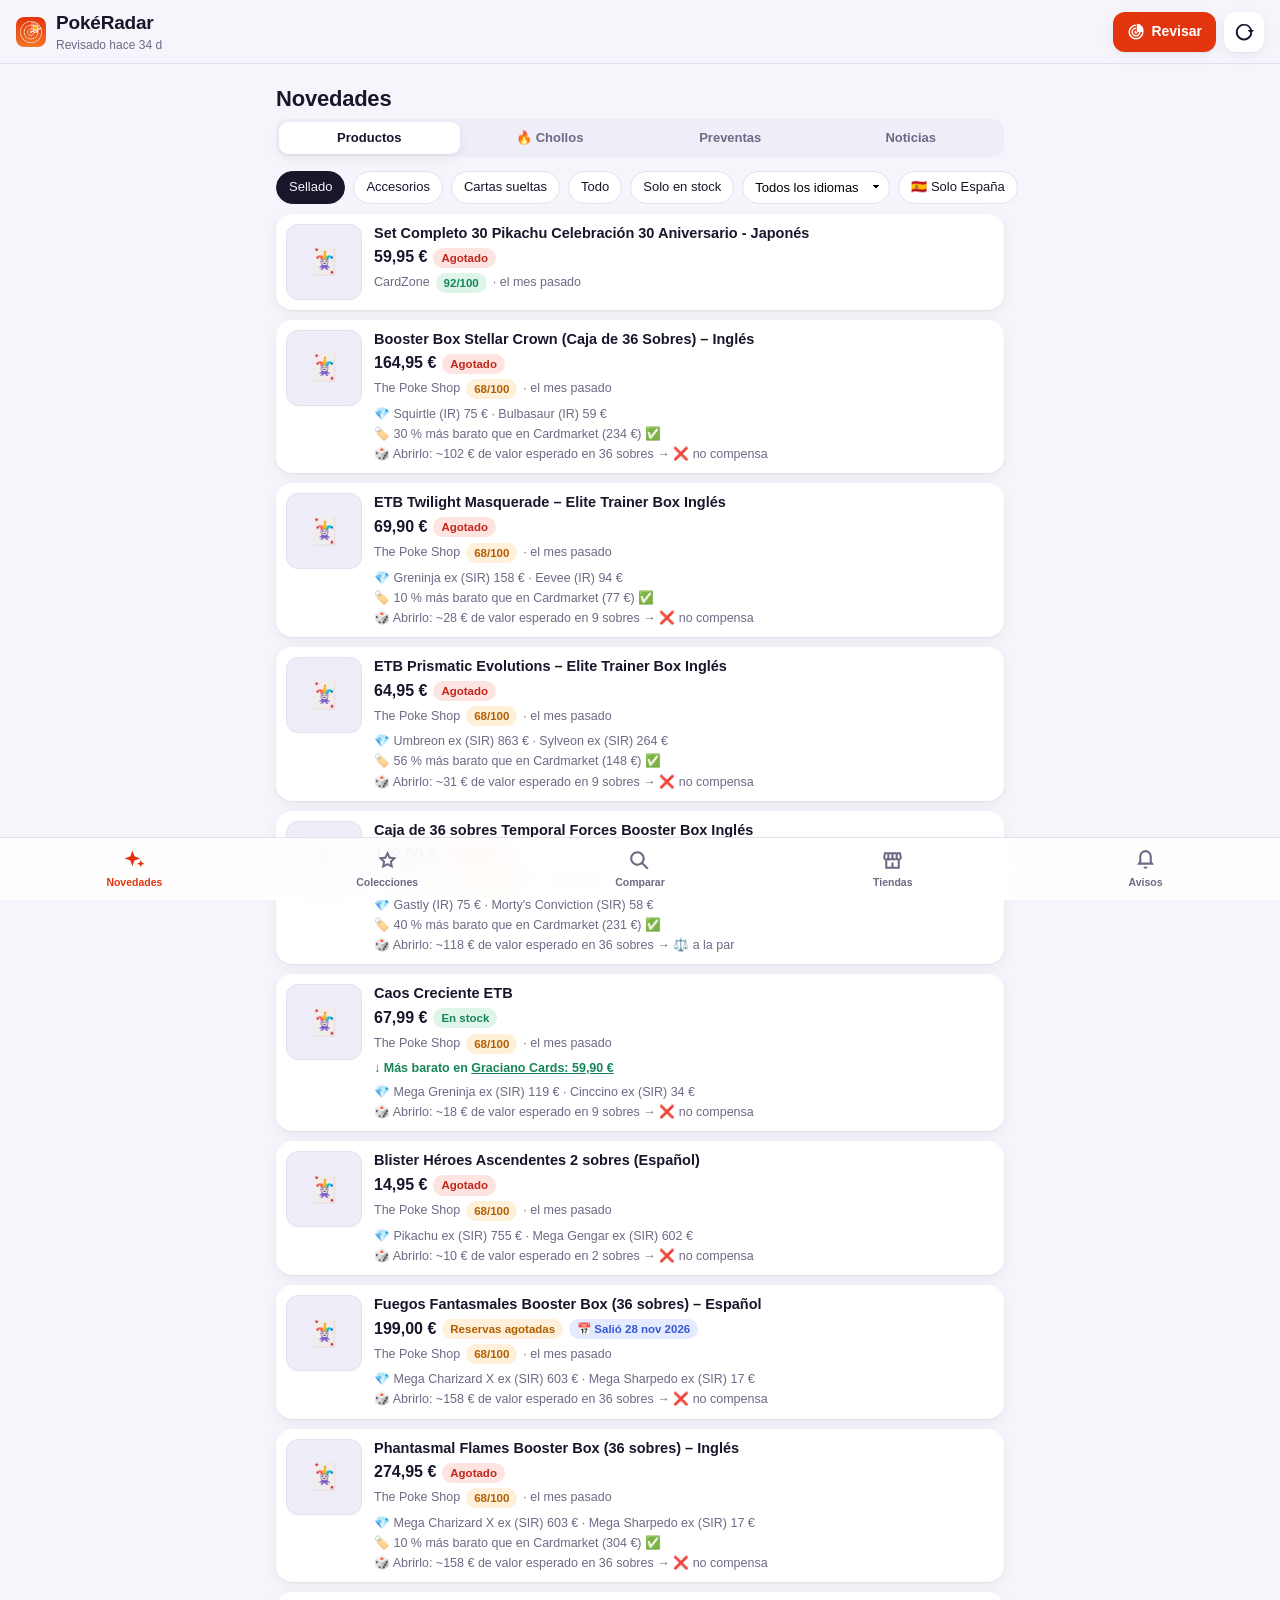
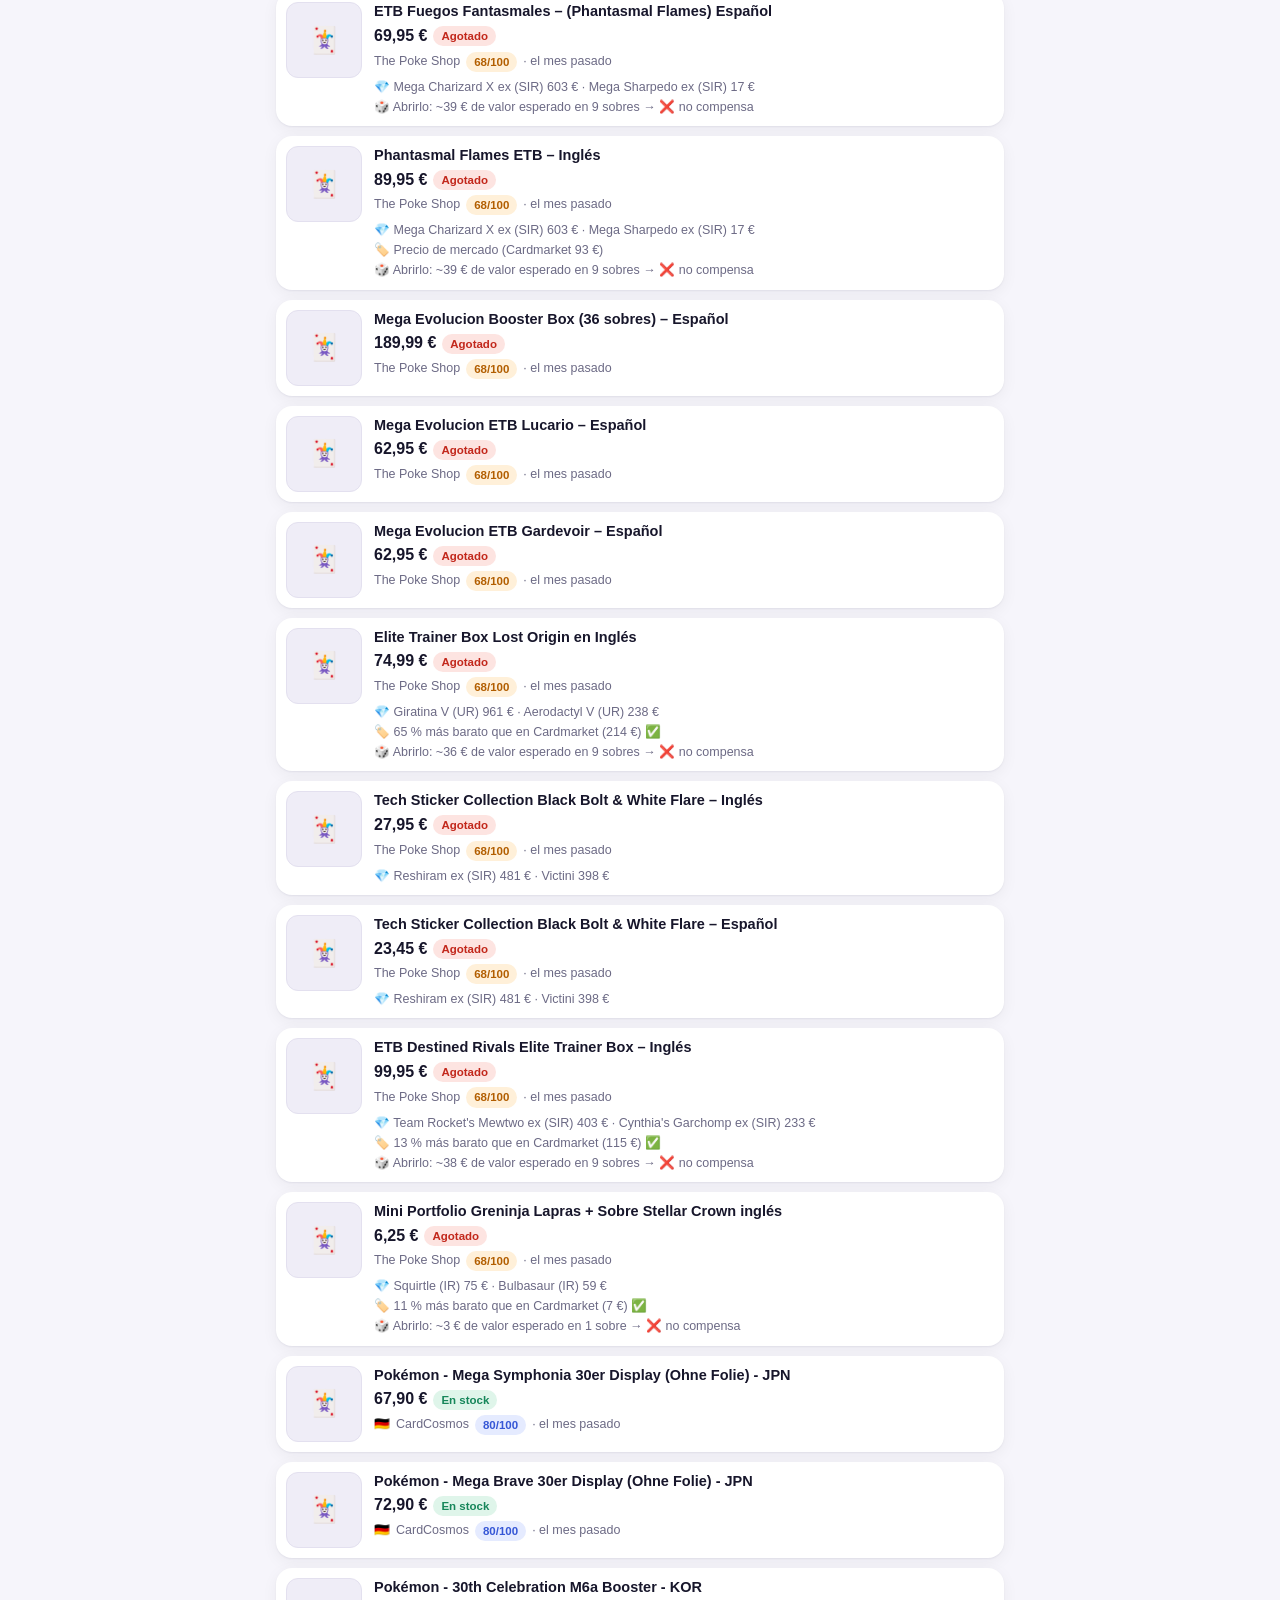
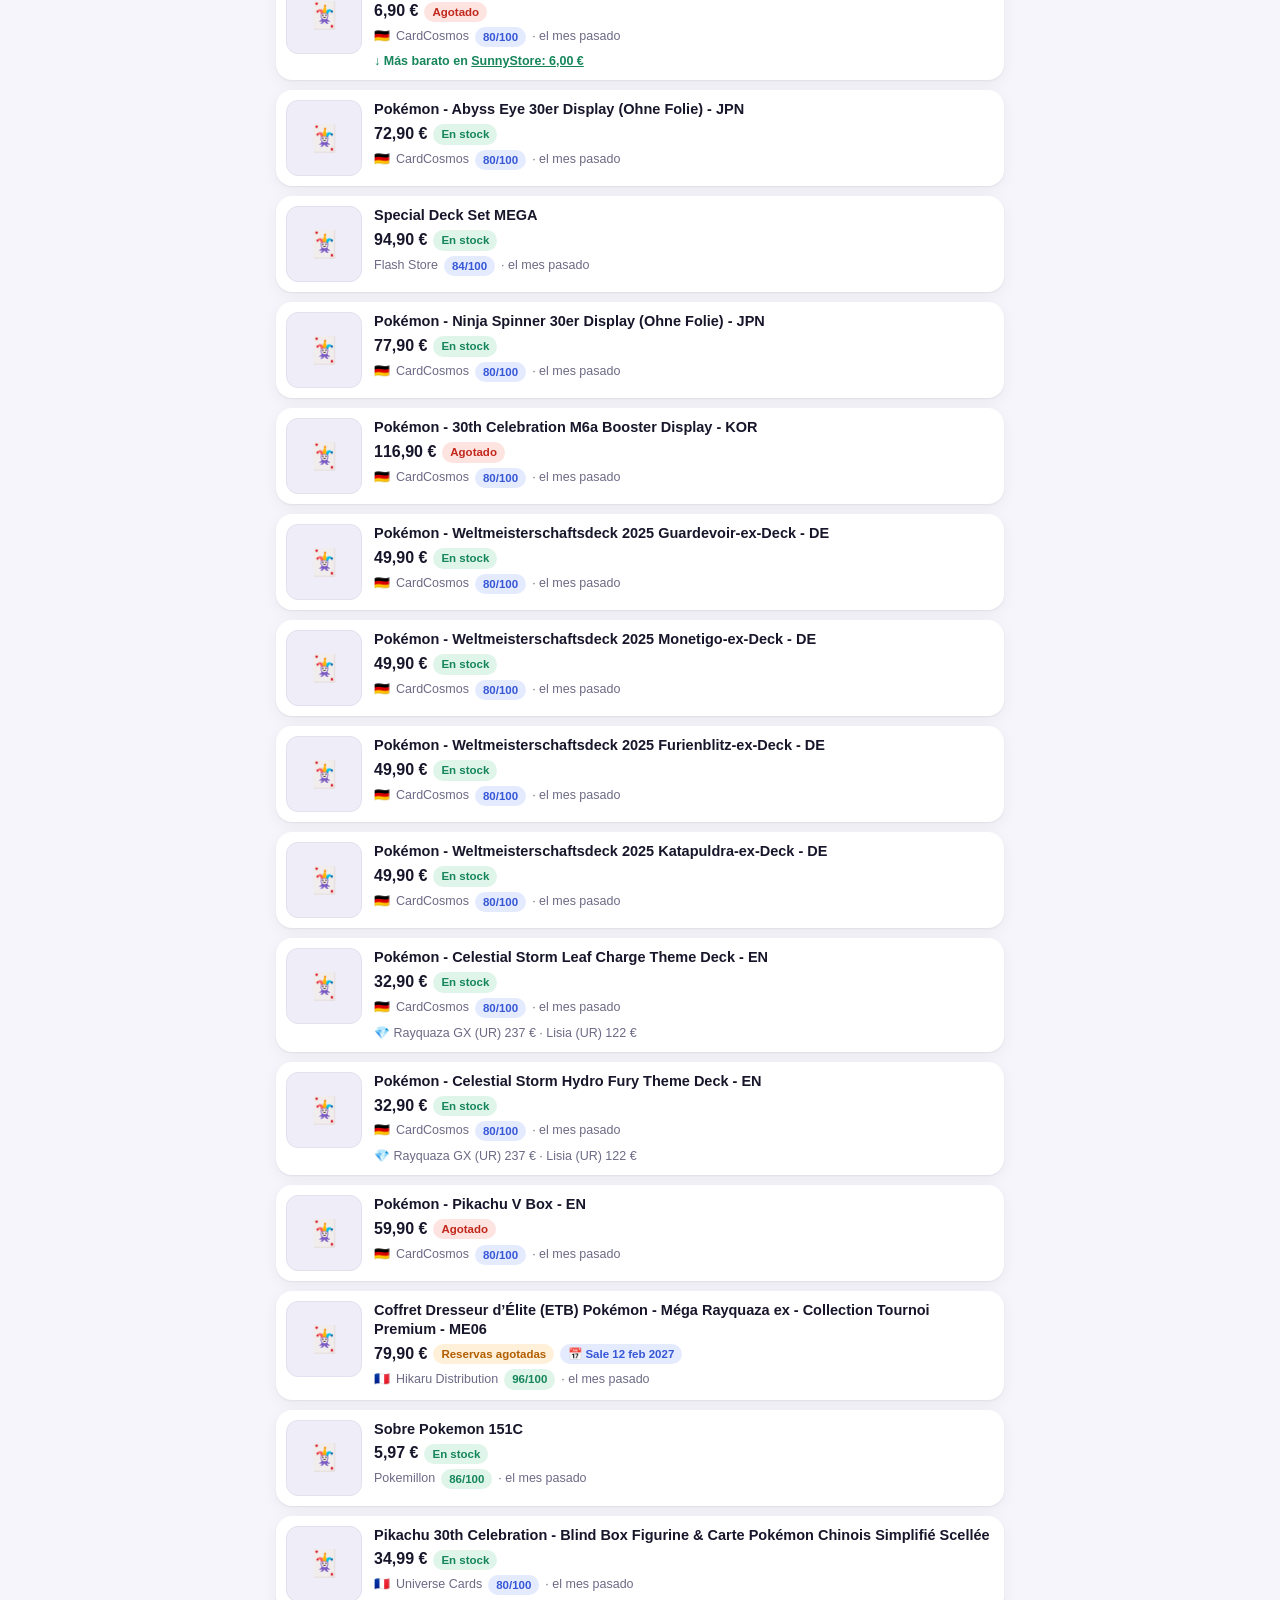
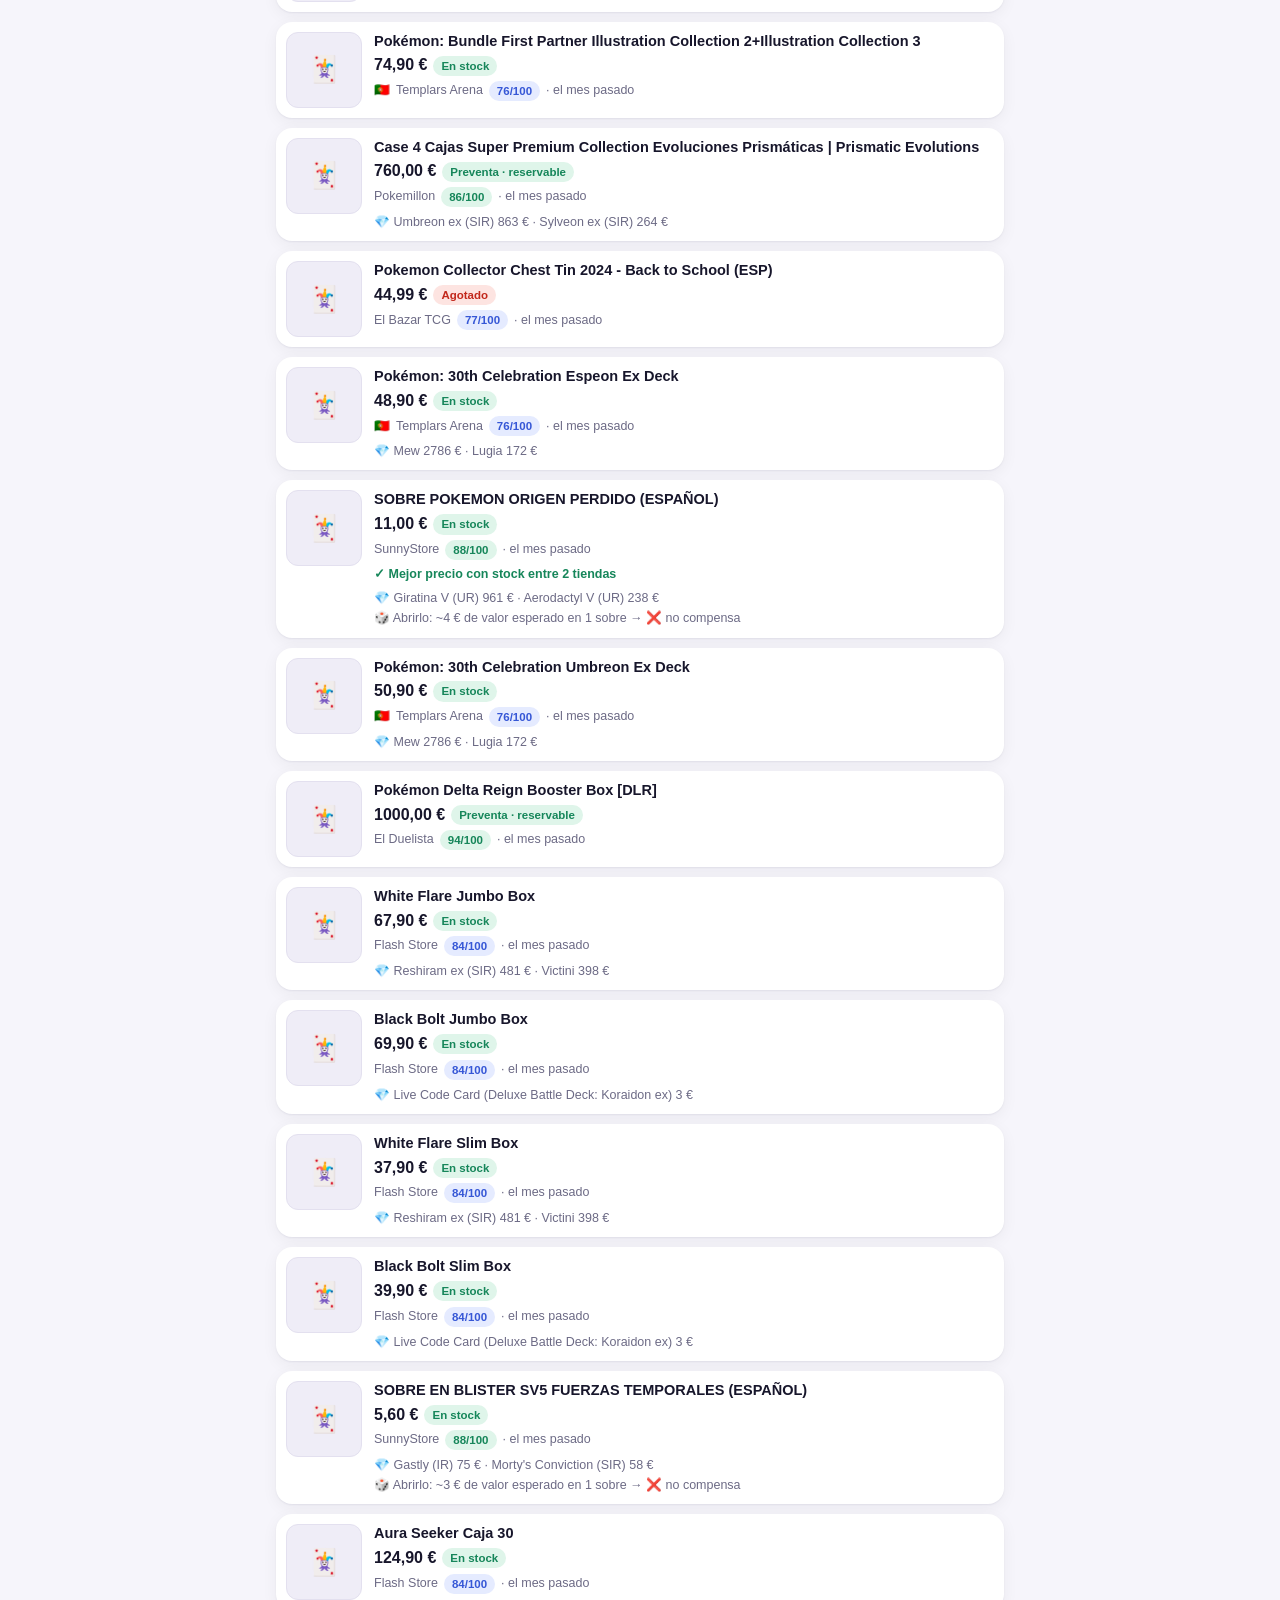
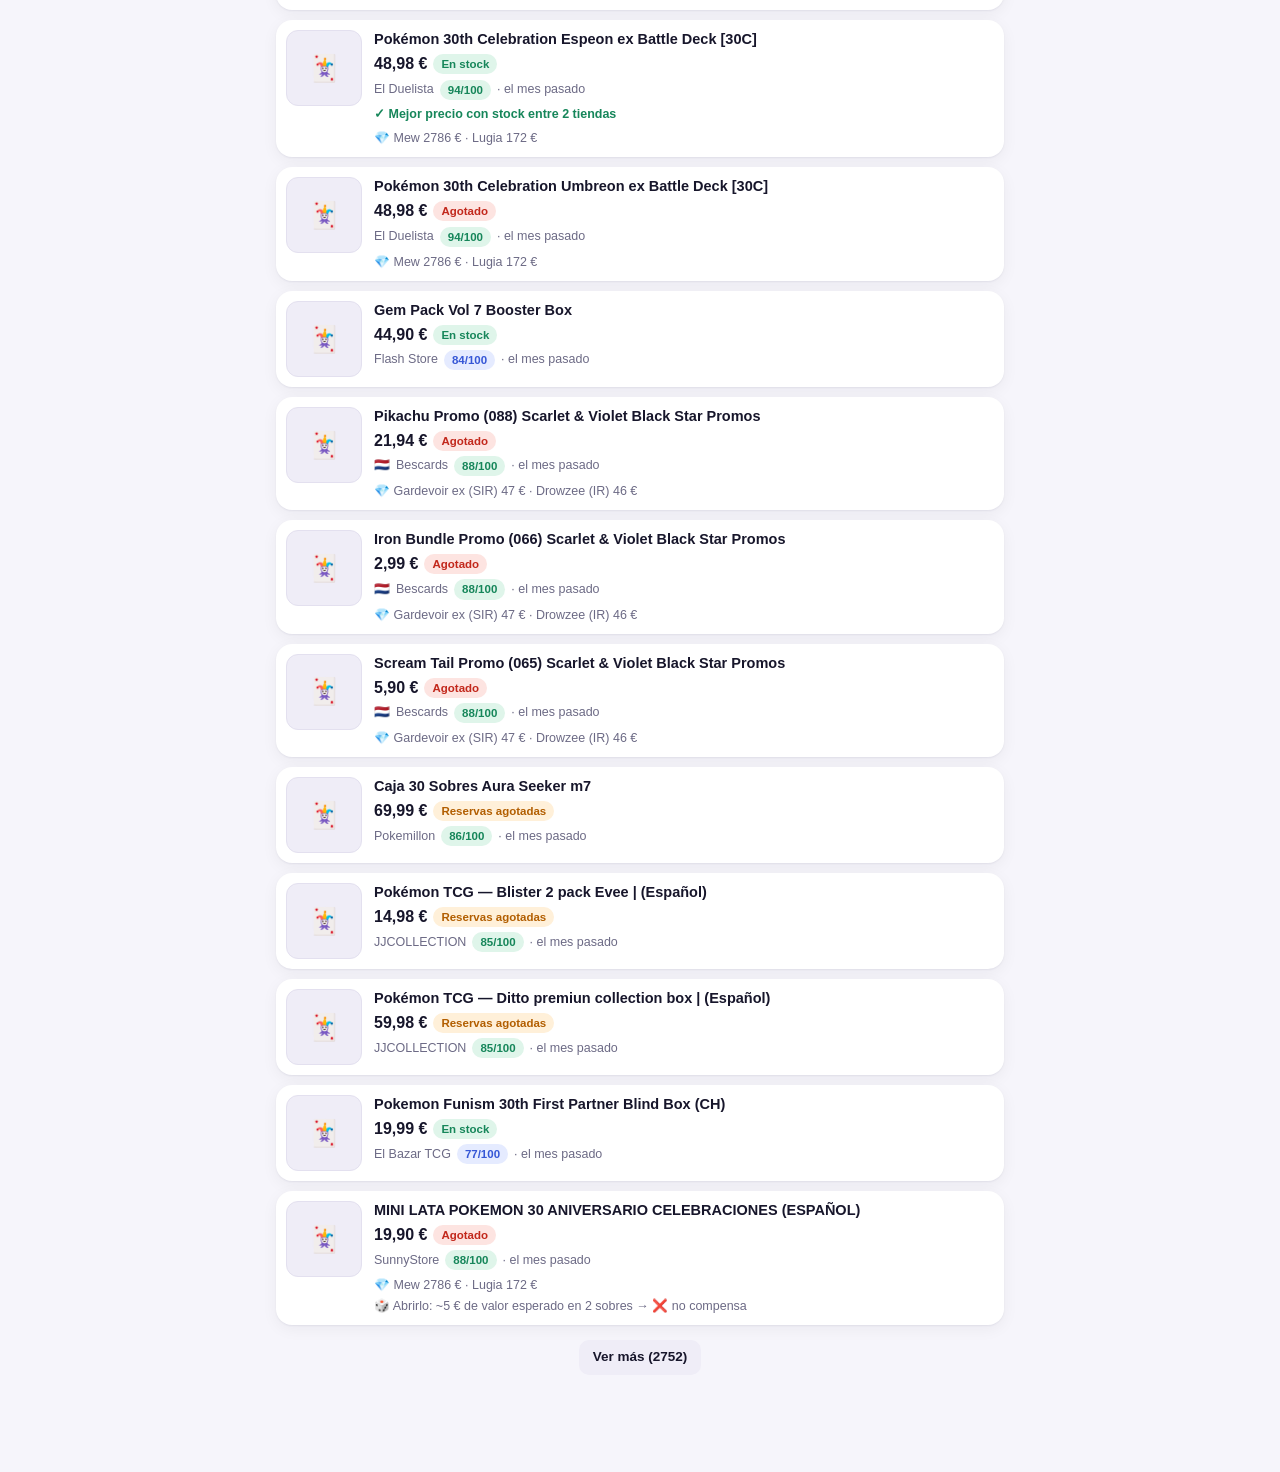
==== commit b093a831: "Colecciones vigiladas: 151 y Evoluciones Prismáticas en todas las tiendas - [[focus]] en config.toml" ====
--- a/docs/index.html
+++ b/docs/index.html
@@ -50,6 +50,10 @@
       <svg viewBox="0 0 24 24" aria-hidden="true"><path fill="currentColor" d="M10 2.5 12 8l5.5 2-5.5 2-2 5.5L8 12l-5.5-2L8 8l2-5.5Zm8 9 1 2.5 2.5 1-2.5 1-1 2.5-1-2.5-2.5-1 2.5-1 1-2.5Z"/></svg>
       <span>Novedades</span>
     </button>
+    <button role="tab" data-tab="colecciones" aria-selected="false">
+      <svg viewBox="0 0 24 24" aria-hidden="true"><path fill="currentColor" d="m12 2.8 2.7 5.6 6.1.8-4.5 4.2 1.1 6.1L12 16.6l-5.4 2.9 1.1-6.1-4.5-4.2 6.1-.8L12 2.8Zm0 4.5-1.4 2.9-3.2.4 2.4 2.2-.6 3.2 2.8-1.5 2.8 1.5-.6-3.2 2.4-2.2-3.2-.4L12 7.3Z"/></svg>
+      <span>Colecciones</span>
+    </button>
     <button role="tab" data-tab="comparar" aria-selected="false">
       <svg viewBox="0 0 24 24" aria-hidden="true"><path fill="currentColor" d="M10 3a7 7 0 0 1 5.6 11.2l5.1 5.1-1.4 1.4-5.1-5.1A7 7 0 1 1 10 3Zm0 2a5 5 0 1 0 0 10 5 5 0 0 0 0-10Z"/></svg>
       <span>Comparar</span>
--- a/docs/styles.css
+++ b/docs/styles.css
@@ -174,6 +174,8 @@
 .pill.info { background: var(--info-soft); color: var(--info); }
 .pill.accent { background: var(--accent-soft); color: var(--accent); }
 .hint { margin-top: 6px; font-size: 12.5px; color: var(--ok); font-weight: 600; }
+.value { margin-top: 6px; font-size: 12.5px; line-height: 1.45; color: var(--muted); display: grid; gap: 2px; }
+.value div { overflow-wrap: anywhere; }
 .hint a { color: inherit; }
 
 .empty { text-align: center; color: var(--muted); padding: 36px 12px; }
@@ -242,7 +244,7 @@
 /* ── barra de pestañas ──────────────────────────────────────────────────── */
 .tabbar {
   position: fixed; left: 0; right: 0; bottom: 0; z-index: 10;
-  display: grid; grid-template-columns: repeat(4, 1fr);
+  display: grid; grid-template-columns: repeat(5, 1fr);
   padding: 6px 8px calc(env(safe-area-inset-bottom) + 6px);
   background: color-mix(in srgb, var(--surface) 88%, transparent);
   -webkit-backdrop-filter: saturate(180%) blur(18px);
@@ -260,3 +262,39 @@
   .quick { grid-template-columns: repeat(4, minmax(0, 1fr)); }
 }
 @media (prefers-reduced-motion: reduce) { .icon-btn.spin svg { animation: none; } }
+
+/* chollos */
+.pill.hot { background: linear-gradient(135deg, #ff6a00, #e3350d); color: #fff; }
+.hint.hot { color: var(--accent); }
+.card.deal { box-shadow: inset 0 0 0 1.5px color-mix(in srgb, var(--accent) 45%, transparent), var(--shadow); }
+.card.tap { cursor: pointer; -webkit-tap-highlight-color: transparent; }
+.card.tap:active { transform: scale(.985); }
+select.chip[aria-pressed="true"] { background-color: var(--text); color: var(--bg); border-color: var(--text); }
+
+/* ficha del producto */
+body.locked { overflow: hidden; }
+.sheet-back { position: fixed; inset: 0; z-index: 60; background: rgba(10, 10, 25, .45); display: flex; align-items: flex-end; justify-content: center; animation: sheet-fade .15s ease-out; }
+.sheet { position: relative; width: 100%; max-width: 640px; max-height: 88vh; overflow-y: auto; overscroll-behavior: contain;
+  background: var(--bg); border-radius: 22px 22px 0 0; padding: 10px 16px calc(20px + env(safe-area-inset-bottom)); animation: sheet-up .22s ease-out; }
+.sheet .grab { width: 40px; height: 5px; border-radius: 3px; background: var(--line); margin: 0 auto 10px; }
+.sheet-x { position: absolute; top: 10px; right: 12px; width: 32px; height: 32px; border-radius: 50%; border: 0; background: var(--surface-2); color: var(--text); font-size: 15px; cursor: pointer; }
+.sheet-top { display: grid; grid-template-columns: 96px 1fr; gap: 12px; align-items: start; padding-right: 36px; }
+.sheet-top .thumb { width: 96px; height: 96px; }
+.sheet-top .title { margin: 0 0 6px; font-weight: 700; font-size: 16px; line-height: 1.3; overflow-wrap: anywhere; }
+.deal-box { margin-top: 12px; padding: 10px 12px; border-radius: 12px; background: var(--accent-soft); color: var(--accent); font-size: 14px; }
+.sheet-actions { display: flex; gap: 8px; margin-top: 12px; flex-wrap: wrap; }
+.sheet-actions .btn:first-child { flex: 1; text-align: center; }
+.sheet-note { margin: 8px 0 0; font-size: 12.5px; }
+.offer.current { background: var(--surface-2); margin: 0 -12px; padding-left: 12px; padding-right: 12px; }
+.toplist div { display: flex; justify-content: space-between; gap: 10px; padding: 5px 0; border-top: 1px solid var(--line); font-size: 14px; }
+.toplist div:first-child { border-top: 0; }
+.toplist small { display: block; }
+@keyframes sheet-up { from { transform: translateY(40px); opacity: .6; } to { transform: none; opacity: 1; } }
+@keyframes sheet-fade { from { opacity: 0; } to { opacity: 1; } }
+@media (prefers-reduced-motion: reduce) { .sheet, .sheet-back { animation: none; } }
+
+/* colecciones vigiladas */
+.kind-best { font-size: 13px; padding: 2px 0 8px; color: var(--text); }
+.offer.tap { cursor: pointer; }
+.offer.tap:active { background: var(--surface-2); }
+.more-row { width: 100%; margin-top: 8px; }
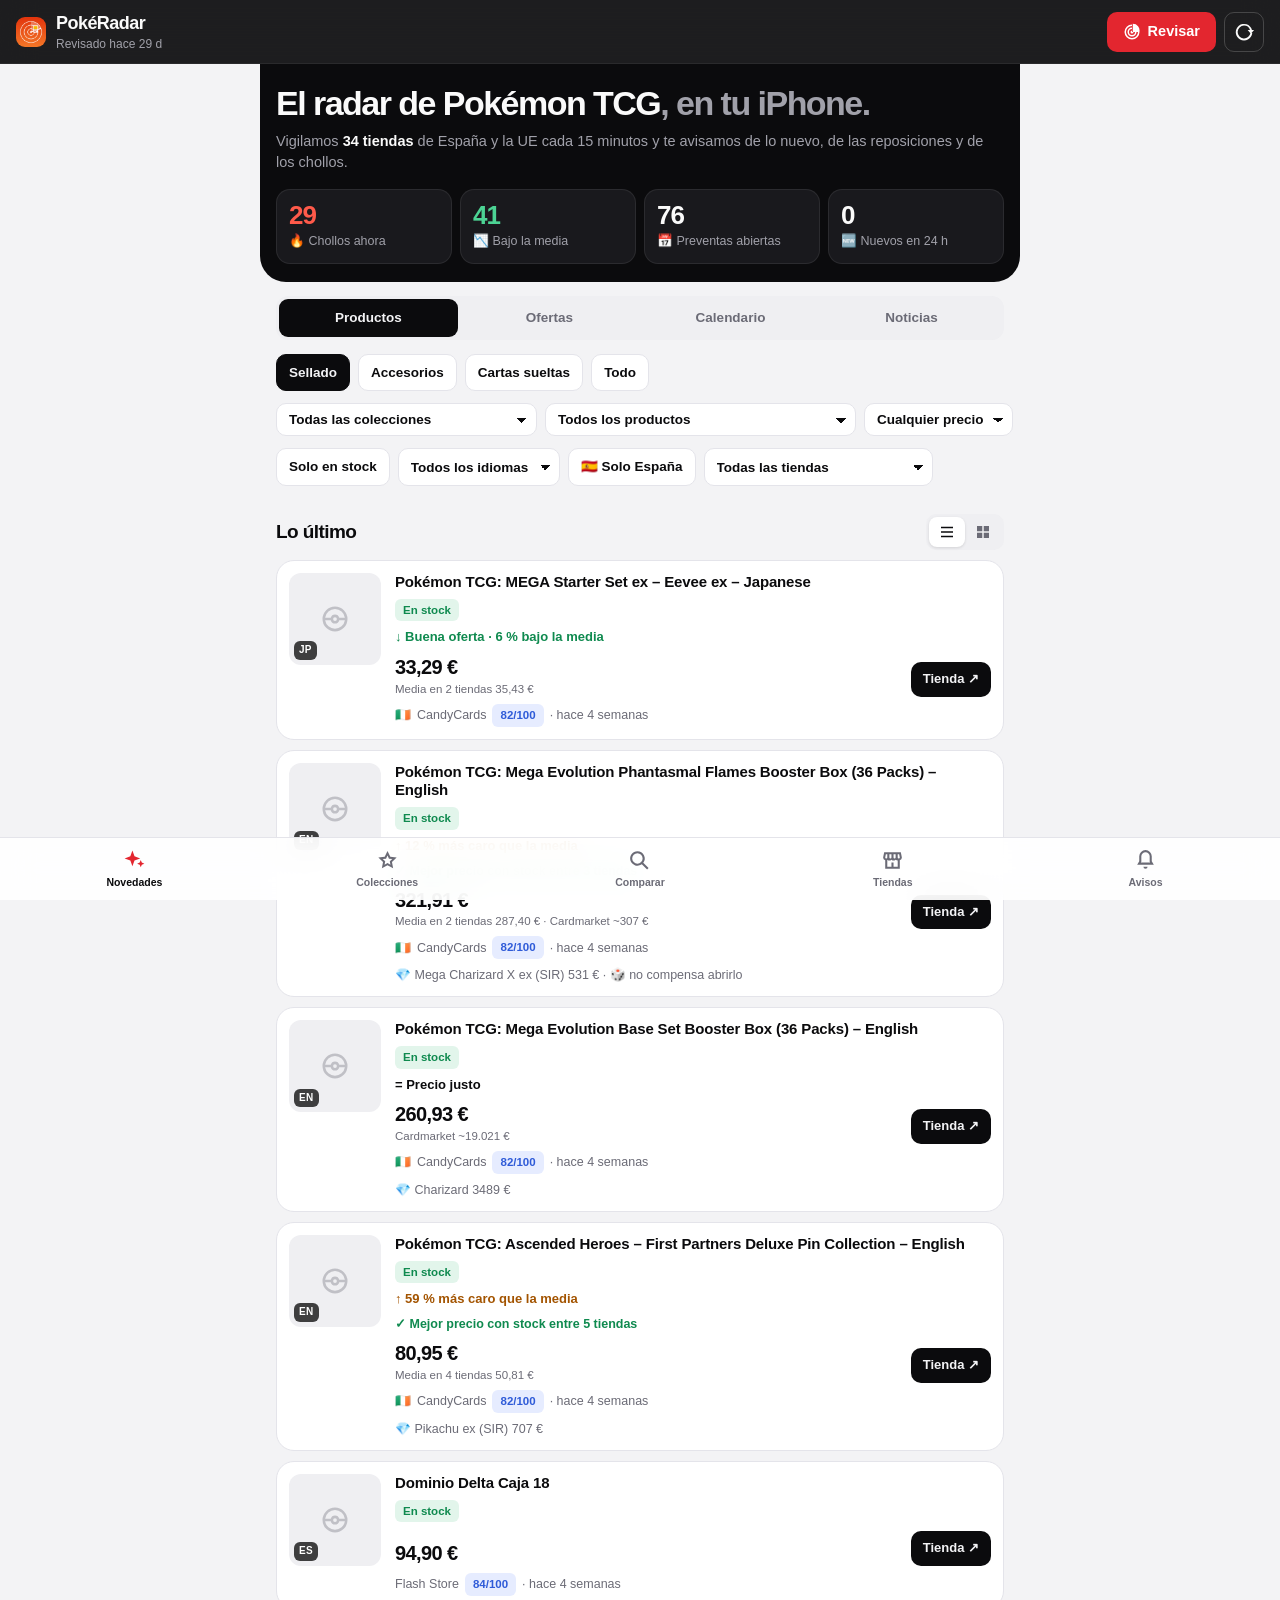
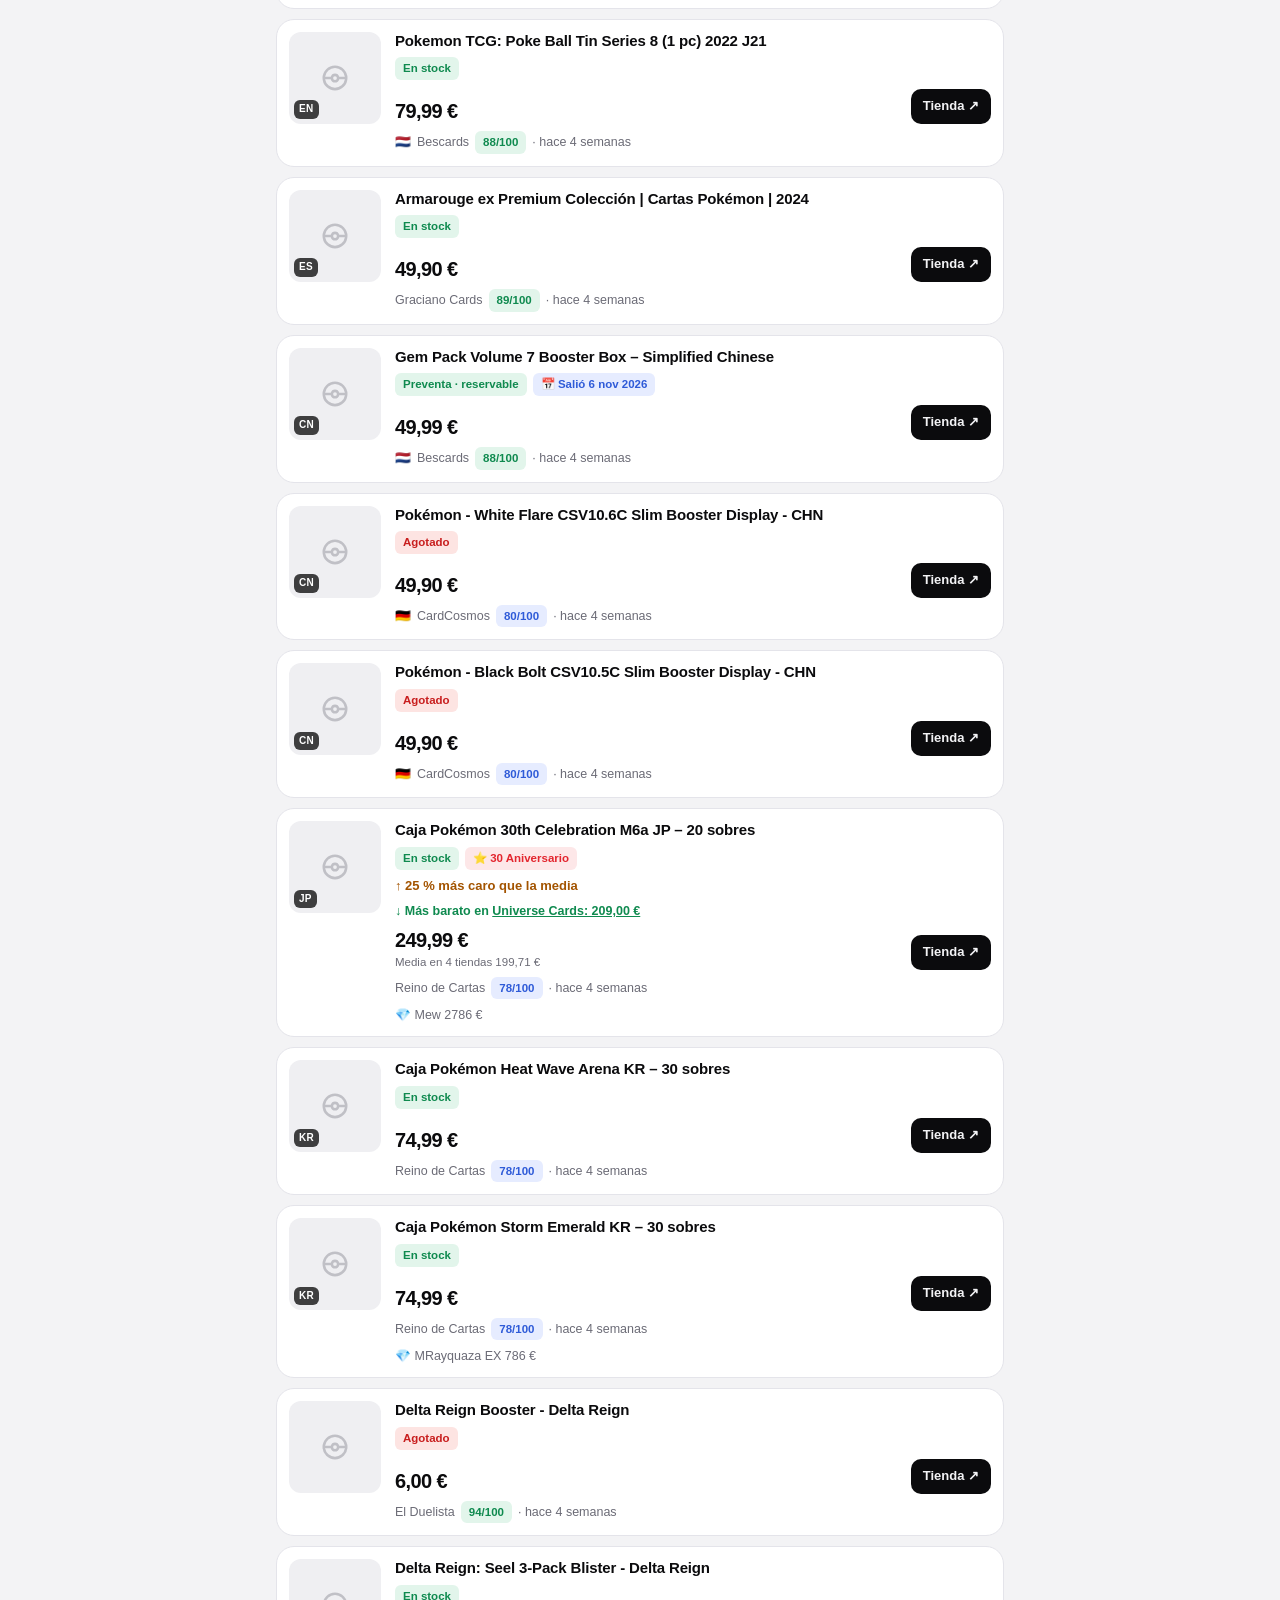
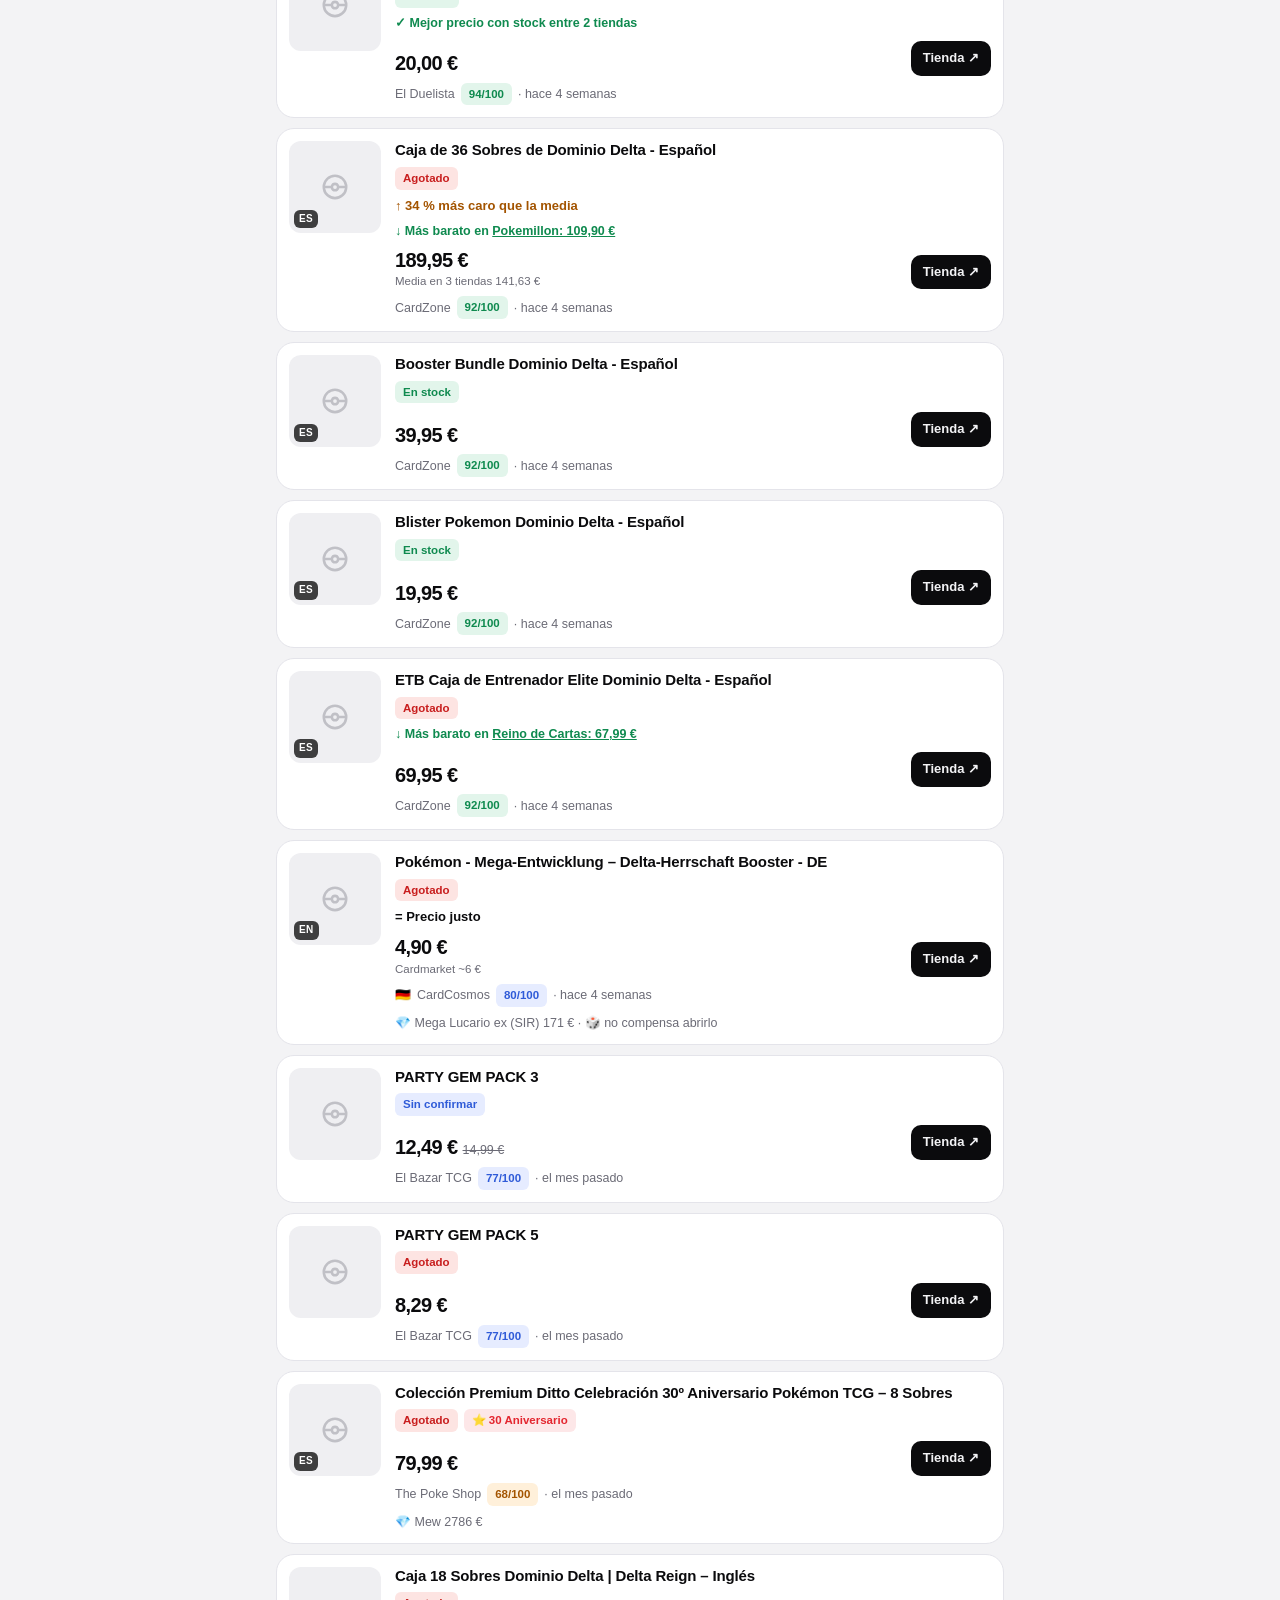
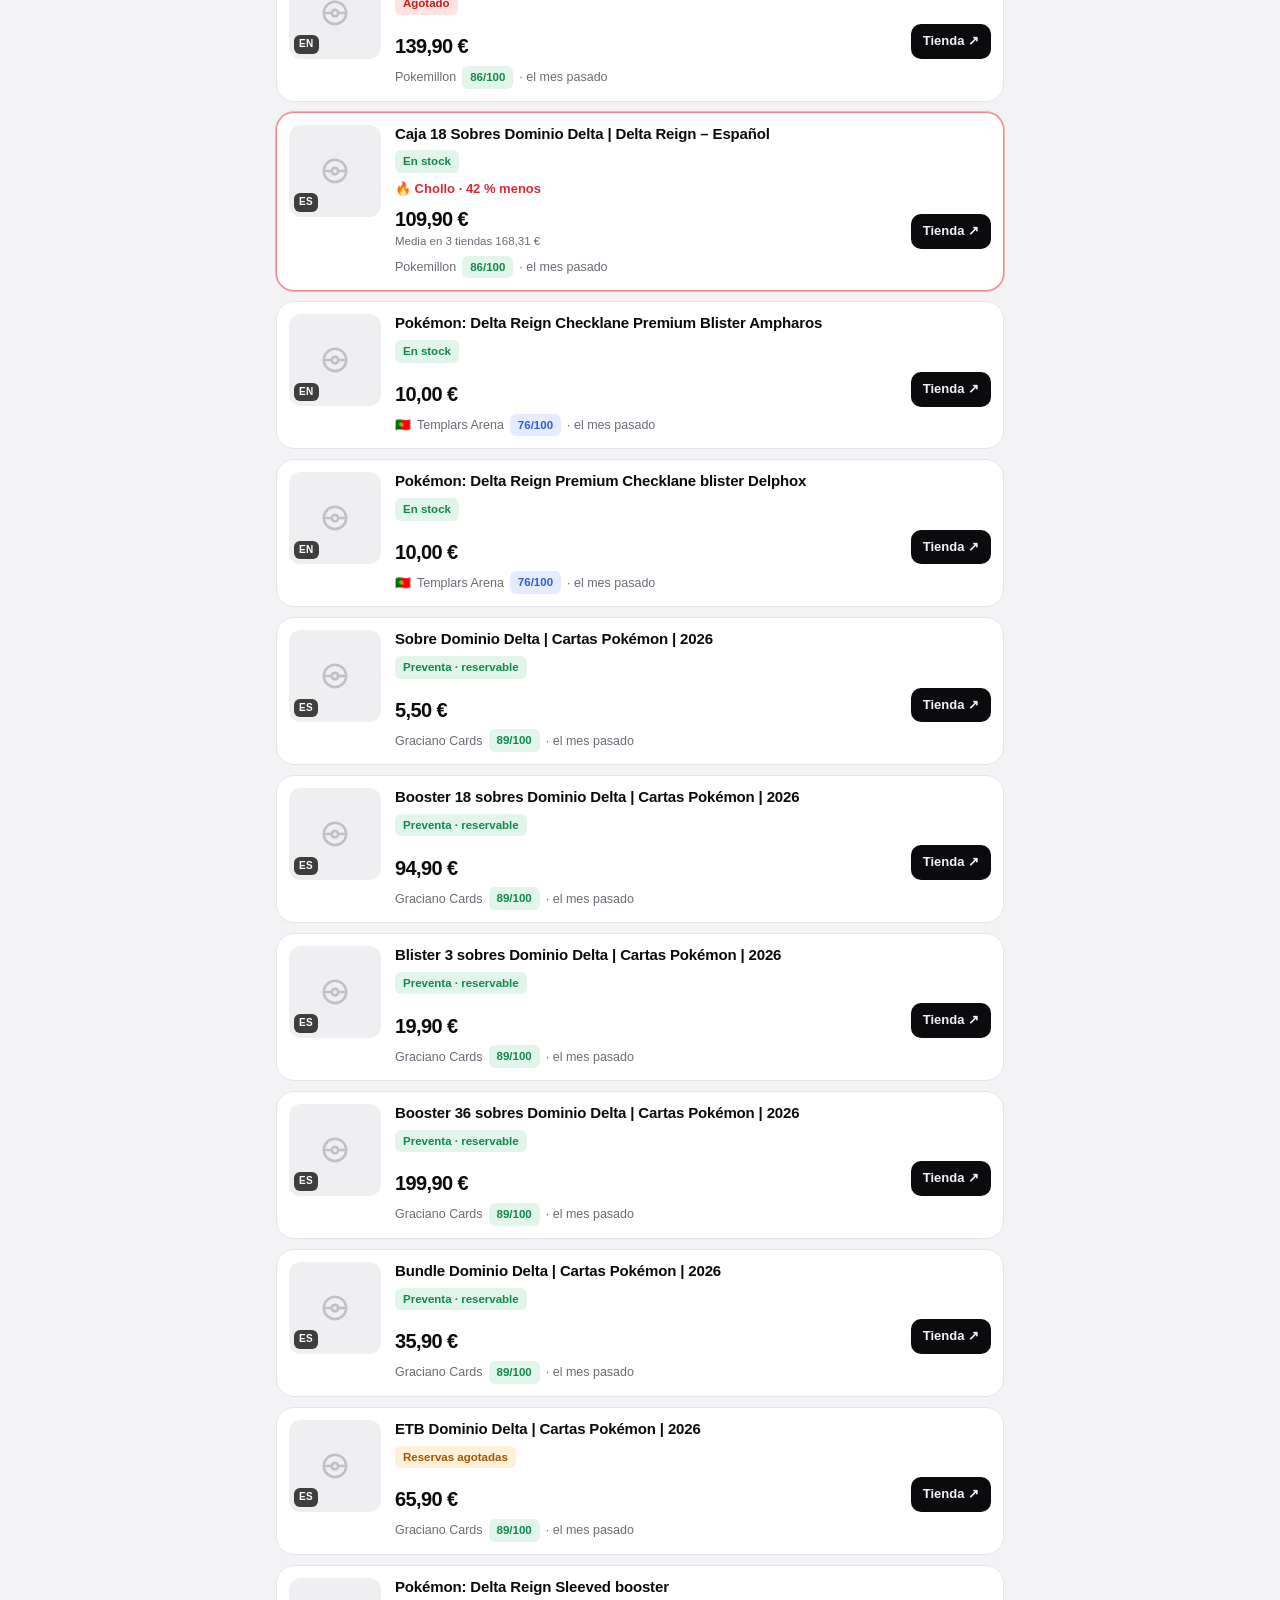
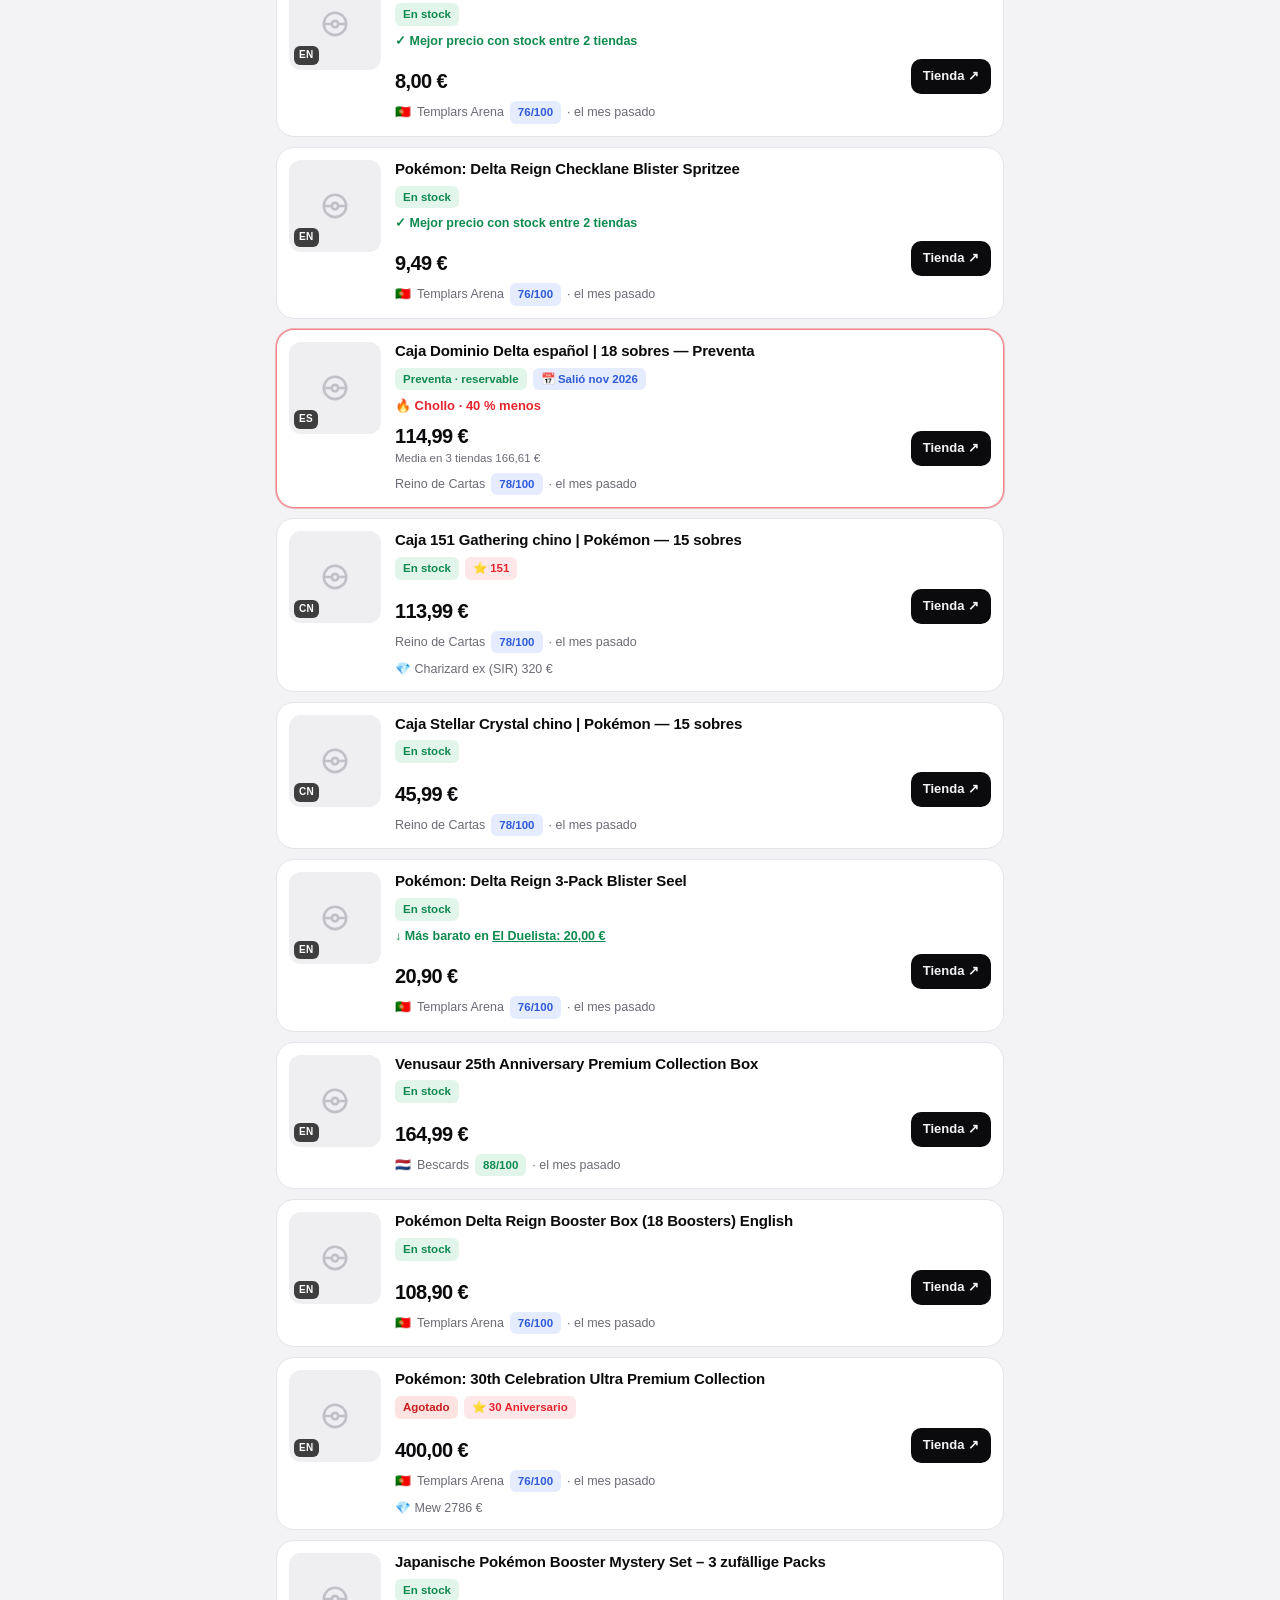
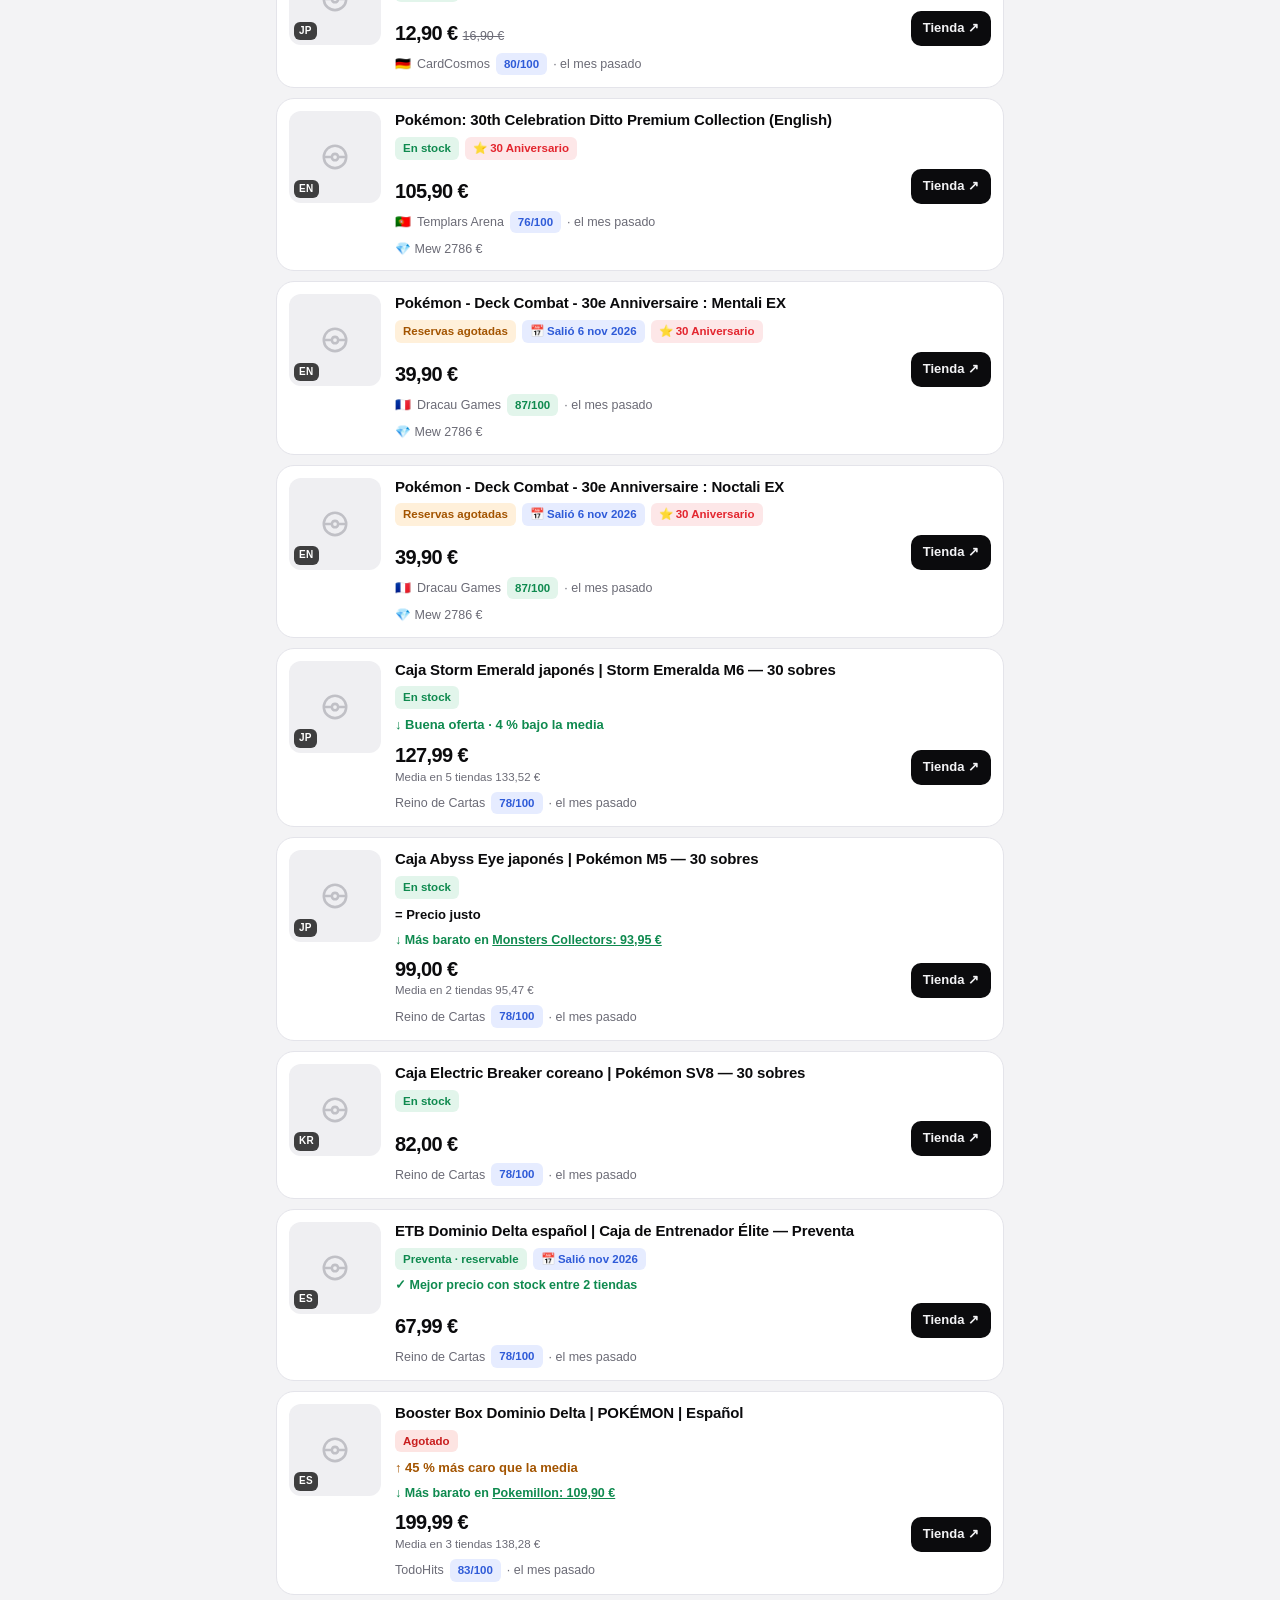
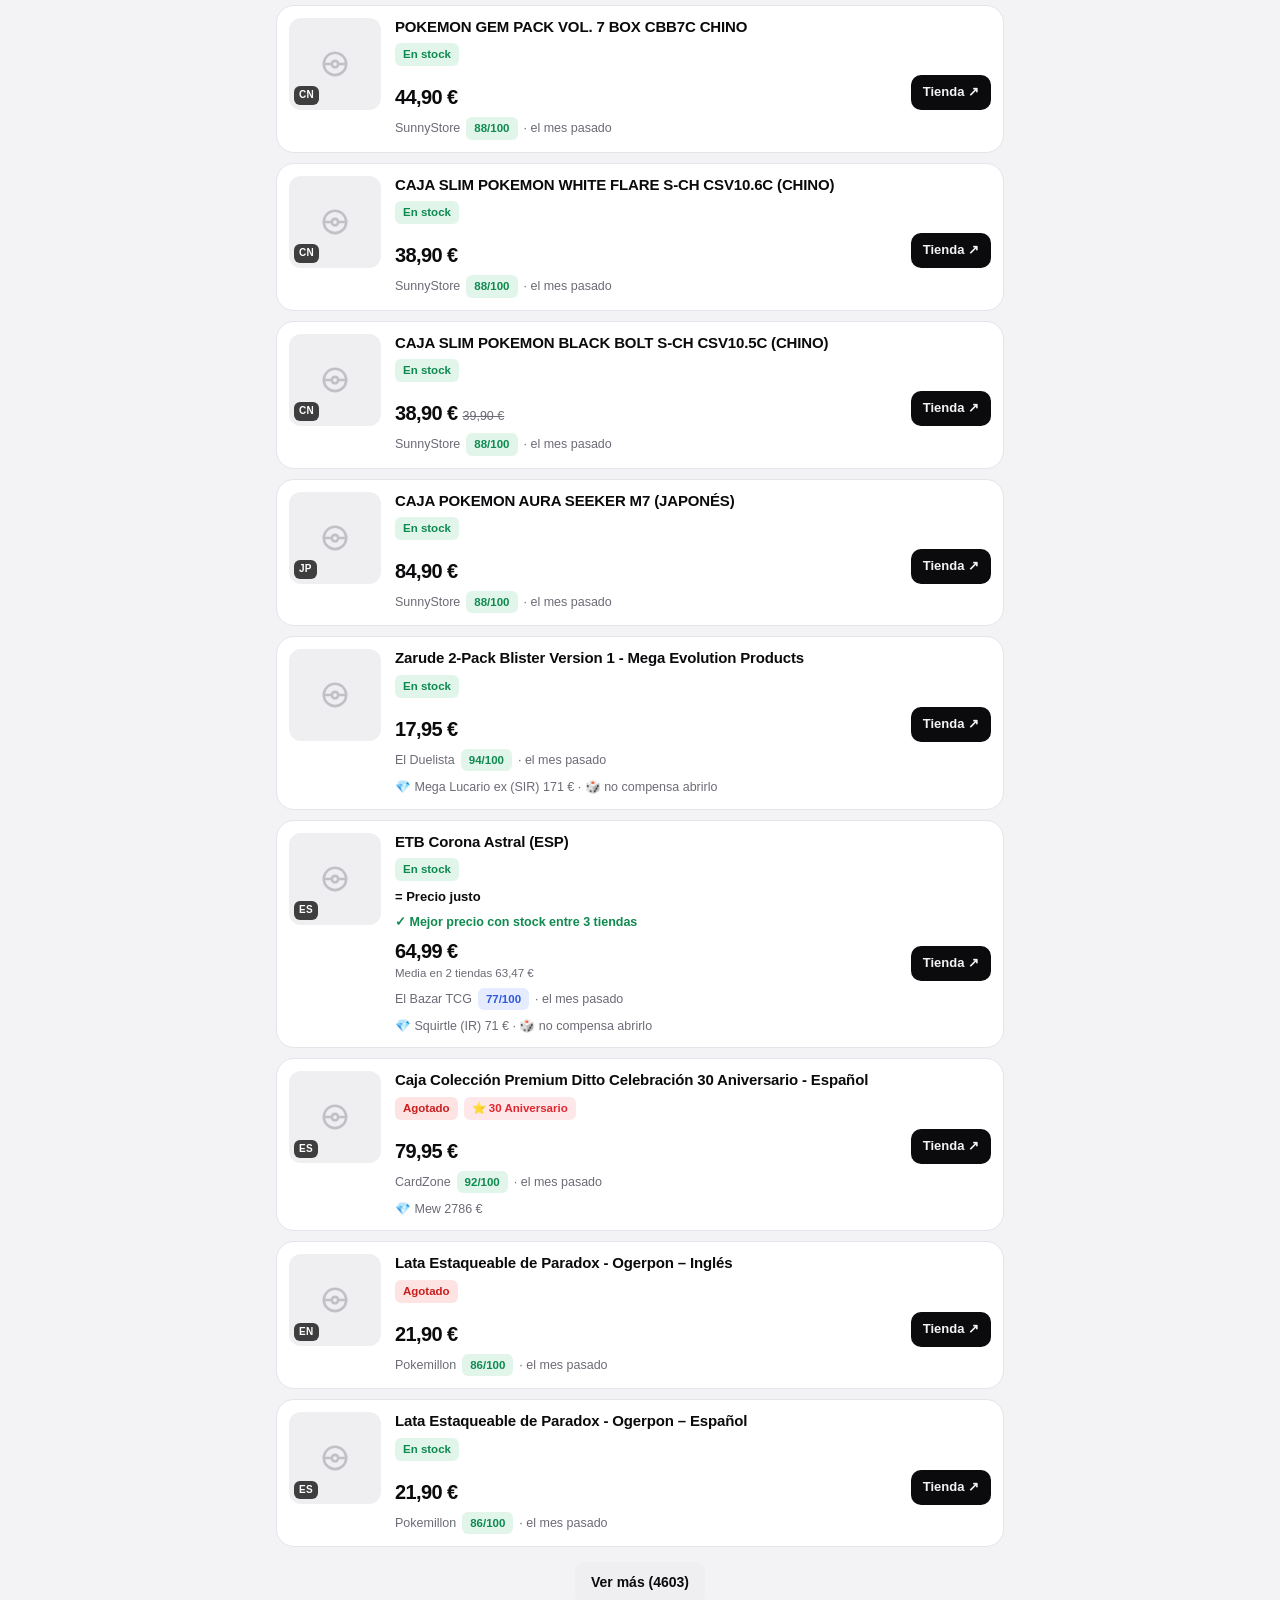
==== commit 6a18e7fd: "Rediseño de la app: veredicto de precio, colecciones, calendario y agotados - Diseño editorial de al" ====
--- a/docs/index.html
+++ b/docs/index.html
@@ -5,12 +5,11 @@
   <meta name="viewport" content="width=device-width, initial-scale=1, viewport-fit=cover">
   <title>PokéRadar</title>
   <meta name="description" content="Novedades y mejores precios de Pokémon TCG en Amazon, Pokémon Center y tiendas fiables.">
-  <meta name="theme-color" content="#f6f5fb" media="(prefers-color-scheme: light)">
-  <meta name="theme-color" content="#0f1020" media="(prefers-color-scheme: dark)">
+  <meta name="theme-color" content="#0b0b0d">
   <meta name="apple-mobile-web-app-capable" content="yes">
   <meta name="mobile-web-app-capable" content="yes">
   <meta name="apple-mobile-web-app-title" content="PokéRadar">
-  <meta name="apple-mobile-web-app-status-bar-style" content="default">
+  <meta name="apple-mobile-web-app-status-bar-style" content="black">
   <meta name="format-detection" content="telephone=no">
   <link rel="manifest" href="manifest.webmanifest">
   <link rel="icon" type="image/png" sizes="192x192" href="icons/icon-192.png">
--- a/docs/styles.css
+++ b/docs/styles.css
@@ -1,300 +1,409 @@
+/* PokéRadar · estilo editorial de alto contraste (claro y oscuro) */
 :root {
-  --bg: #f6f5fb;
+  --bg: #f3f3f5;
   --surface: #ffffff;
-  --surface-2: #efedf7;
-  --text: #17162b;
-  --muted: #6c6a85;
-  --line: #e3e0ef;
-  --accent: #e3350d;        /* rojo vivo */
+  --surface-2: #efeff2;
+  --text: #0b0b0d;
+  --muted: #6b6b76;
+  --line: #e4e4ea;
+  --ink: #0b0b0d;            /* bandas oscuras: cabecera y portada */
+  --ink-2: #19191d;
+  --ink-text: #fafafa;
+  --ink-muted: #a1a1aa;
+  --accent: #e3262f;         /* rojo Poké Ball */
   --accent-ink: #ffffff;
-  --accent-soft: #fde8e3;
+  --accent-soft: #fde7e8;
   --gold: #f5b700;
-  --ok: #16865a;
-  --ok-soft: #dff5ea;
-  --warn: #b25e00;
-  --warn-soft: #fff0d9;
-  --bad: #c2271b;
-  --bad-soft: #fde4e1;
-  --info: #3657d6;
-  --info-soft: #e5ebff;
-  --radius: 16px;
-  --shadow: 0 1px 2px rgba(23, 22, 43, .06), 0 4px 16px rgba(23, 22, 43, .05);
+  --ok: #0f8a4f;
+  --ok-soft: #e2f5eb;
+  --warn: #a35400;
+  --warn-soft: #fff0da;
+  --bad: #c81e1e;
+  --bad-soft: #fde4e2;
+  --info: #2f5bd8;
+  --info-soft: #e6ecff;
+  --radius: 18px;
+  --shadow: 0 1px 2px rgba(11, 11, 13, .04);
   --tabbar-h: 58px;
   color-scheme: light;
 }
 @media (prefers-color-scheme: dark) {
   :root:not([data-theme="light"]) {
-    --bg: #0f1020;
-    --surface: #1a1b31;
-    --surface-2: #24253f;
-    --text: #f1f0fa;
-    --muted: #a3a1bd;
-    --line: #2f3050;
-    --accent: #ff5a36;
-    --accent-soft: #3a1e1c;
-    --ok: #4cd394;
-    --ok-soft: #173327;
-    --warn: #ffb547;
-    --warn-soft: #3a2b14;
-    --bad: #ff7a6b;
-    --bad-soft: #3d1c1a;
-    --info: #8ea6ff;
-    --info-soft: #1f2748;
-    --shadow: none;
-    color-scheme: dark;
+    --bg: #09090b; --surface: #141417; --surface-2: #1e1e23; --text: #f4f4f5; --muted: #a1a1aa;
+    --line: #27272e; --ink: #000000; --ink-2: #141417; --accent: #ff4b4b; --accent-soft: #3a1717;
+    --ok: #4cd394; --ok-soft: #10291d; --warn: #ffb547; --warn-soft: #34260f; --bad: #ff7a6b;
+    --bad-soft: #3d1c1a; --info: #8ea6ff; --info-soft: #1b2242; --shadow: none; color-scheme: dark;
   }
 }
 :root[data-theme="dark"] {
-  --bg: #0f1020; --surface: #1a1b31; --surface-2: #24253f; --text: #f1f0fa; --muted: #a3a1bd;
-  --line: #2f3050; --accent: #ff5a36; --accent-soft: #3a1e1c; --ok: #4cd394; --ok-soft: #173327;
-  --warn: #ffb547; --warn-soft: #3a2b14; --bad: #ff7a6b; --bad-soft: #3d1c1a; --info: #8ea6ff;
-  --info-soft: #1f2748; --shadow: none; color-scheme: dark;
+  --bg: #09090b; --surface: #141417; --surface-2: #1e1e23; --text: #f4f4f5; --muted: #a1a1aa;
+  --line: #27272e; --ink: #000000; --ink-2: #141417; --accent: #ff4b4b; --accent-soft: #3a1717;
+  --ok: #4cd394; --ok-soft: #10291d; --warn: #ffb547; --warn-soft: #34260f; --bad: #ff7a6b;
+  --bad-soft: #3d1c1a; --info: #8ea6ff; --info-soft: #1b2242; --shadow: none; color-scheme: dark;
 }
 
 * { box-sizing: border-box; }
-html { -webkit-text-size-adjust: 100%; }
+html { -webkit-text-size-adjust: 100%; background: var(--ink); }
 body {
-  margin: 0;
-  background: var(--bg);
-  color: var(--text);
-  font: 15px/1.4 -apple-system, BlinkMacSystemFont, "SF Pro Text", "Segoe UI", Roboto, sans-serif;
-  -webkit-font-smoothing: antialiased;
-  overflow-x: hidden;
+  margin: 0; background: var(--bg); color: var(--text); overflow-x: hidden;
+  font: 15px/1.45 -apple-system, BlinkMacSystemFont, "SF Pro Text", "Inter", "Segoe UI", Roboto, sans-serif;
+  -webkit-font-smoothing: antialiased; font-feature-settings: "tnum" 0;
 }
 button { font: inherit; color: inherit; }
 a { color: var(--info); }
 img { display: block; }
 .muted { color: var(--muted); }
 [hidden] { display: none !important; }
-
-/* ── barra superior ─────────────────────────────────────────────────────── */
+@keyframes spin { to { transform: rotate(360deg); } }
+
+/* ── cabecera oscura ────────────────────────────────────────────────────── */
 .topbar {
   position: sticky; top: 0; z-index: 10;
-  display: flex; align-items: center; justify-content: space-between;
+  display: flex; align-items: center; justify-content: space-between; gap: 10px;
   padding: calc(env(safe-area-inset-top) + 10px) 16px 10px;
-  background: color-mix(in srgb, var(--bg) 86%, transparent);
-  -webkit-backdrop-filter: saturate(180%) blur(18px);
-  backdrop-filter: saturate(180%) blur(18px);
-  border-bottom: 1px solid var(--line);
-}
-.brand { display: flex; align-items: center; gap: 10px; }
-.brand img { border-radius: 8px; }
-.brand h1 { font-size: 19px; margin: 0; letter-spacing: -.01em; }
-.brand p { margin: 0; font-size: 12px; }
-.icon-btn {
-  width: 40px; height: 40px; border-radius: 12px; border: 0;
-  background: var(--surface); box-shadow: var(--shadow);
-  display: grid; place-items: center; cursor: pointer;
-}
-.icon-btn.spin svg { animation: spin .8s linear infinite; }
+  background: color-mix(in srgb, var(--ink) 92%, transparent); color: var(--ink-text);
+  -webkit-backdrop-filter: saturate(160%) blur(16px); backdrop-filter: saturate(160%) blur(16px);
+  border-bottom: 1px solid rgba(255, 255, 255, .06);
+}
+.brand { display: flex; align-items: center; gap: 10px; min-width: 0; }
+.brand img { border-radius: 9px; }
+.brand h1 { font-size: 18px; margin: 0; letter-spacing: -.03em; font-weight: 800; }
+.brand p { margin: 0; font-size: 12px; color: var(--ink-muted); white-space: nowrap; }
 .top-actions { display: flex; gap: 8px; align-items: center; }
 .run-btn {
-  height: 40px; padding: 0 14px; border-radius: 12px; border: 0; cursor: pointer;
-  display: inline-flex; align-items: center; gap: 6px; font-weight: 700; font-size: 14px;
-  background: var(--accent); color: var(--accent-ink); box-shadow: var(--shadow);
+  height: 40px; padding: 0 16px; border-radius: 10px; border: 0; cursor: pointer;
+  display: inline-flex; align-items: center; gap: 7px; font-weight: 700; font-size: 14.5px;
+  background: var(--accent); color: var(--accent-ink);
 }
 .run-btn[disabled] { opacity: .75; cursor: default; }
 .run-btn.busy svg { animation: spin 1.2s linear infinite; }
+.icon-btn {
+  width: 40px; height: 40px; border-radius: 10px; cursor: pointer; display: grid; place-items: center;
+  background: transparent; color: var(--ink-text); border: 1px solid rgba(255, 255, 255, .18);
+}
+.icon-btn.spin svg { animation: spin .8s linear infinite; }
+
 .toast {
-  position: fixed; left: 50%; transform: translateX(-50%); z-index: 20;
+  position: fixed; left: 50%; transform: translateX(-50%); z-index: 70;
   bottom: calc(var(--tabbar-h) + env(safe-area-inset-bottom) + 14px);
-  max-width: min(92vw, 520px); padding: 11px 16px; border-radius: 14px;
-  background: var(--text); color: var(--bg); font-size: 14px; font-weight: 600; text-align: center;
-  box-shadow: 0 6px 24px rgba(0, 0, 0, .25);
-}
+  max-width: min(92vw, 520px); padding: 12px 16px; border-radius: 12px;
+  background: var(--ink); color: var(--ink-text); font-size: 14px; font-weight: 600; text-align: center;
+  box-shadow: 0 10px 30px rgba(0, 0, 0, .3);
+}
+.install-hint {
+  margin: 12px 16px 0; padding: 10px 12px; border-radius: 12px; background: var(--info-soft); color: var(--text);
+  font-size: 13px; display: flex; gap: 10px; align-items: center; justify-content: space-between;
+}
+.install-hint svg { vertical-align: -3px; }
+.link-btn { background: none; border: 0; color: var(--info); padding: 4px; cursor: pointer; }
 .field { display: flex; gap: 8px; margin-top: 10px; }
 .field input {
-  flex: 1; min-width: 0; padding: 10px 12px; border-radius: 10px; border: 1px solid var(--line);
-  background: var(--surface-2); color: var(--text); font-size: 16px;
-}
-@keyframes spin { to { transform: rotate(360deg); } }
-
-.install-hint {
-  margin: 12px 16px 0; padding: 10px 12px; border-radius: 12px;
-  background: var(--info-soft); color: var(--text); font-size: 13px;
-  display: flex; gap: 10px; align-items: center; justify-content: space-between;
-}
-.install-hint svg { vertical-align: -3px; }
-.link-btn { background: none; border: 0; color: var(--info); padding: 4px; cursor: pointer; }
+  flex: 1; min-width: 0; padding: 11px 12px; border-radius: 10px; border: 1px solid var(--line);
+  background: var(--surface); color: var(--text); font-size: 16px;
+}
 
 /* ── contenido ──────────────────────────────────────────────────────────── */
-main {
-  padding: 12px 16px calc(var(--tabbar-h) + env(safe-area-inset-bottom) + 24px);
-  max-width: 760px; margin: 0 auto; outline: none;
-}
-h2.section { font-size: 22px; margin: 8px 0 4px; letter-spacing: -.01em; }
-h3.sub { font-size: 13px; text-transform: uppercase; letter-spacing: .06em; color: var(--muted); margin: 22px 4px 8px; font-weight: 600; }
-.lead { margin: 0 0 12px; color: var(--muted); font-size: 14px; }
-
+main { padding: 0 16px calc(var(--tabbar-h) + env(safe-area-inset-bottom) + 28px); max-width: 760px; margin: 0 auto; outline: none; }
+main > :first-child:not(.hero) { margin-top: 18px; }
+h2.section { font-size: 30px; line-height: 1.08; margin: 18px 0 8px; letter-spacing: -.04em; font-weight: 800; }
+h3.sub { font-size: 19px; letter-spacing: -.03em; color: var(--text); margin: 26px 0 10px; font-weight: 800; }
+h3.sub small { font-size: 13px; font-weight: 600; color: var(--muted); letter-spacing: 0; margin-left: 6px; }
+.lead { margin: 0 0 14px; color: var(--muted); font-size: 14.5px; }
+.empty { text-align: center; color: var(--muted); padding: 40px 12px; background: var(--surface); border: 1px solid var(--line); border-radius: var(--radius); }
+.empty b { color: var(--text); display: block; font-size: 17px; margin-bottom: 4px; letter-spacing: -.02em; }
+
+/* portada (banda oscura con el resumen) */
+.hero {
+  margin: 0 -16px 6px; padding: 22px 16px 18px; background: var(--ink); color: var(--ink-text);
+  border-radius: 0 0 26px 26px;
+}
+.hero h2 { margin: 0; font-size: 34px; line-height: 1.02; letter-spacing: -.045em; font-weight: 800; }
+.hero h2 span { color: var(--ink-muted); }
+.hero p { margin: 10px 0 0; color: var(--ink-muted); font-size: 14.5px; }
+.hero p b { color: var(--ink-text); }
+.kpis { display: grid; grid-template-columns: repeat(2, minmax(0, 1fr)); gap: 8px; margin-top: 16px; }
+.kpi {
+  text-align: left; border: 1px solid rgba(255, 255, 255, .08); background: var(--ink-2); color: var(--ink-text);
+  border-radius: 14px; padding: 12px; cursor: pointer;
+}
+.kpi b { display: block; font-size: 26px; letter-spacing: -.04em; line-height: 1.05; font-variant-numeric: tabular-nums; }
+.kpi span { font-size: 12.5px; color: var(--ink-muted); }
+.kpi.hot b { color: #ff5a4a; }
+.kpi.good b { color: #4cd394; }
+.kpi:active { transform: scale(.98); }
+@media (min-width: 560px) { .kpis { grid-template-columns: repeat(4, minmax(0, 1fr)); } }
+
+/* pestañas y chips */
 .segmented {
-  display: grid; grid-auto-flow: column; grid-auto-columns: 1fr;
-  background: var(--surface-2); padding: 3px; border-radius: 11px; margin: 4px 0 12px;
+  display: grid; grid-auto-flow: column; grid-auto-columns: 1fr; gap: 2px;
+  background: var(--surface-2); padding: 3px; border-radius: 12px; margin: 14px 0 12px;
 }
 .segmented button {
-  border: 0; background: none; padding: 7px 6px; border-radius: 9px; font-size: 13px; font-weight: 600;
-  color: var(--muted); cursor: pointer; white-space: nowrap;
-}
-.segmented button[aria-pressed="true"] { background: var(--surface); color: var(--text); box-shadow: var(--shadow); }
-
-.chips { display: flex; gap: 8px; overflow-x: auto; padding: 2px 0 10px; scrollbar-width: none; margin: 0 -16px; padding-left: 16px; padding-right: 16px; }
+  border: 0; background: none; padding: 9px 6px; border-radius: 9px; font-size: 13.5px; font-weight: 700;
+  color: var(--muted); cursor: pointer; white-space: nowrap; overflow: hidden; text-overflow: ellipsis;
+}
+.segmented button[aria-pressed="true"] { background: var(--text); color: var(--bg); }
+.chips { display: flex; gap: 8px; overflow-x: auto; scrollbar-width: none; margin: 0 -16px; padding: 2px 16px 10px; }
 .chips::-webkit-scrollbar { display: none; }
 .chip {
-  flex: none; border: 1px solid var(--line); background: var(--surface); border-radius: 999px;
-  padding: 6px 12px; font-size: 13px; cursor: pointer; white-space: nowrap;
+  flex: none; border: 1px solid var(--line); background: var(--surface); color: var(--text); border-radius: 10px;
+  padding: 8px 12px; font-size: 13.5px; font-weight: 600; cursor: pointer; white-space: nowrap;
 }
 .chip[aria-pressed="true"] { background: var(--text); color: var(--bg); border-color: var(--text); }
-select.chip { appearance: none; -webkit-appearance: none; padding-right: 26px;
+.chip.clear { color: var(--accent); border-color: color-mix(in srgb, var(--accent) 40%, transparent); }
+select.chip {
+  appearance: none; -webkit-appearance: none; padding-right: 28px; max-width: 74vw; text-overflow: ellipsis;
   background-image: linear-gradient(45deg, transparent 50%, currentColor 50%), linear-gradient(135deg, currentColor 50%, transparent 50%);
-  background-position: calc(100% - 13px) 50%, calc(100% - 9px) 50%; background-size: 4px 4px; background-repeat: no-repeat; }
-
+  background-position: calc(100% - 14px) 52%, calc(100% - 9px) 52%; background-size: 5px 5px; background-repeat: no-repeat;
+}
+select.chip[aria-pressed="true"] { background-color: var(--text); color: var(--bg); border-color: var(--text); }
+.toolbar { display: flex; align-items: center; justify-content: space-between; gap: 10px; margin: 18px 0 10px; }
+.toolbar h3.sub { margin: 0; }
+.layout-toggle { display: inline-flex; background: var(--surface-2); border-radius: 10px; padding: 3px; flex: none; }
+.layout-toggle button { border: 0; background: none; width: 36px; height: 30px; border-radius: 8px; cursor: pointer; color: var(--muted); display: grid; place-items: center; }
+.layout-toggle button[aria-pressed="true"] { background: var(--surface); color: var(--text); box-shadow: 0 1px 3px rgba(0, 0, 0, .12); }
+
+/* ── tarjetas de producto ───────────────────────────────────────────────── */
 .list { display: grid; gap: 10px; }
 .card {
-  display: grid; grid-template-columns: 76px 1fr; gap: 12px; align-items: start;
-  background: var(--surface); border-radius: var(--radius); padding: 10px; box-shadow: var(--shadow);
-  text-decoration: none; color: inherit; position: relative; min-width: 0;
+  display: grid; grid-template-columns: 92px 1fr; gap: 14px; align-items: start; position: relative; min-width: 0;
+  background: var(--surface); border: 1px solid var(--line); border-radius: var(--radius); padding: 12px;
+  text-decoration: none; color: inherit;
 }
 .card.noimg { grid-template-columns: 1fr; }
+.card.tap { cursor: pointer; -webkit-tap-highlight-color: transparent; transition: transform .12s ease; }
+.card.tap:active { transform: scale(.985); }
+.card.deal { border-color: color-mix(in srgb, var(--accent) 55%, transparent); box-shadow: 0 0 0 1px color-mix(in srgb, var(--accent) 30%, transparent); }
+.media { position: relative; }
 .thumb {
-  width: 76px; height: 76px; border-radius: 12px; background: #fff; object-fit: contain;
-  border: 1px solid var(--line);
-}
-.thumb.ph { display: grid; place-items: center; color: var(--muted); font-size: 26px; background: var(--surface-2); }
+  width: 92px; height: 92px; border-radius: 12px; background: var(--surface-2); object-fit: contain; padding: 6px; border: 0;
+}
+.thumb.ph { display: grid; place-items: center; color: var(--muted); font-size: 28px; }
+.media .lang { position: absolute; left: 5px; bottom: 5px; }
 .card .body { min-width: 0; }
 .card .title {
-  font-weight: 600; font-size: 14.5px; line-height: 1.3; margin: 0 0 4px;
+  font-weight: 750; font-size: 15px; line-height: 1.25; margin: 0 0 7px; letter-spacing: -.01em;
   display: -webkit-box; -webkit-line-clamp: 3; -webkit-box-orient: vertical; overflow: hidden; overflow-wrap: anywhere;
 }
 .meta { display: flex; flex-wrap: wrap; gap: 6px; align-items: center; font-size: 12.5px; color: var(--muted); }
-.price { font-weight: 700; font-size: 16px; color: var(--text); font-variant-numeric: tabular-nums; }
-.price s { color: var(--muted); font-weight: 400; font-size: 12.5px; margin-left: 4px; }
-.pill { font-size: 11.5px; font-weight: 600; padding: 2px 8px; border-radius: 999px; white-space: nowrap; }
+.store-line { display: flex; flex-wrap: wrap; gap: 6px; align-items: center; font-size: 12.5px; color: var(--muted); margin-top: 7px; }
+.buy-row { display: flex; align-items: flex-end; justify-content: space-between; gap: 10px; margin-top: 9px; }
+.buy-row small { display: block; color: var(--muted); font-size: 11.5px; line-height: 1.3; margin-top: 2px; }
+.price { font-weight: 800; font-size: 20px; letter-spacing: -.03em; color: var(--text); font-variant-numeric: tabular-nums; line-height: 1.1; }
+.price s { color: var(--muted); font-weight: 500; font-size: 12.5px; margin-left: 5px; letter-spacing: 0; }
+.pill { font-size: 11.5px; font-weight: 700; padding: 3px 8px; border-radius: 6px; white-space: nowrap; background: var(--surface-2); color: var(--text); }
 .pill.ok { background: var(--ok-soft); color: var(--ok); }
 .pill.no { background: var(--bad-soft); color: var(--bad); }
 .pill.warn { background: var(--warn-soft); color: var(--warn); }
 .pill.info { background: var(--info-soft); color: var(--info); }
 .pill.accent { background: var(--accent-soft); color: var(--accent); }
+.pill.hot { background: var(--accent); color: #fff; }
+.pill.low { background: var(--ok-soft); color: var(--ok); }
+.pill.lang { background: rgba(11, 11, 13, .78); color: #fff; font-size: 10px; padding: 2px 5px; letter-spacing: .03em; }
+.verdict { display: inline-flex; align-items: center; gap: 4px; margin-top: 7px; font-size: 13px; font-weight: 750; }
+.verdict.v-chollo { color: var(--accent); }
+.verdict.v-good { color: var(--ok); }
+.verdict.v-fair { color: var(--text); }
+.verdict.v-high { color: var(--warn); }
 .hint { margin-top: 6px; font-size: 12.5px; color: var(--ok); font-weight: 600; }
-.value { margin-top: 6px; font-size: 12.5px; line-height: 1.45; color: var(--muted); display: grid; gap: 2px; }
+.hint.hot { color: var(--accent); }
+.hint a { color: inherit; }
+.value { margin-top: 7px; font-size: 12.5px; line-height: 1.45; color: var(--muted); display: grid; gap: 2px; }
 .value div { overflow-wrap: anywhere; }
-.hint a { color: inherit; }
-
-.empty { text-align: center; color: var(--muted); padding: 36px 12px; }
-.empty b { color: var(--text); display: block; font-size: 16px; margin-bottom: 4px; }
-
-/* ── buscador ───────────────────────────────────────────────────────────── */
+.soldout { color: var(--bad); font-weight: 700; }
+
+/* cuadrícula */
+.list.grid { grid-template-columns: repeat(2, minmax(0, 1fr)); gap: 10px; }
+@media (min-width: 560px) { .list.grid { grid-template-columns: repeat(3, minmax(0, 1fr)); } }
+.tile {
+  display: flex; flex-direction: column; min-width: 0; background: var(--surface); border: 1px solid var(--line);
+  border-radius: var(--radius); padding: 8px; cursor: pointer; -webkit-tap-highlight-color: transparent; position: relative;
+}
+.tile.deal { border-color: color-mix(in srgb, var(--accent) 55%, transparent); }
+.tile:active { transform: scale(.985); }
+.tile .media .thumb { width: 100%; height: auto; aspect-ratio: 1; padding: 10px; }
+.tile .media .badge { position: absolute; top: 6px; left: 6px; }
+.tile .title {
+  font-weight: 750; font-size: 13.5px; line-height: 1.25; margin: 8px 2px 4px;
+  display: -webkit-box; -webkit-line-clamp: 2; -webkit-box-orient: vertical; overflow: hidden; overflow-wrap: anywhere;
+}
+.tile .price { font-size: 18px; margin: 2px 2px 0; }
+.tile .verdict { margin: 4px 2px 0; font-size: 12px; }
+.tile .store-line { margin: 4px 2px 2px; font-size: 11.5px; }
+
+/* ── botones ────────────────────────────────────────────────────────────── */
+.btn {
+  display: inline-flex; align-items: center; justify-content: center; gap: 6px; padding: 10px 16px; border-radius: 10px; border: 0;
+  cursor: pointer; background: var(--text); color: var(--bg); text-decoration: none; font-weight: 700; font-size: 14px; white-space: nowrap;
+}
+.btn.accent { background: var(--accent); color: var(--accent-ink); }
+.btn.ghost { background: var(--surface-2); color: var(--text); }
+.btn.line { background: transparent; color: var(--text); border: 1px solid var(--line); }
+.btn.sm { padding: 8px 12px; font-size: 13px; }
+.more-row { width: 100%; margin-top: 10px; }
+.back { display: inline-flex; align-items: center; gap: 4px; margin: 16px 0 0; padding: 6px 0; border: 0; background: none; color: var(--muted); font-weight: 700; cursor: pointer; }
+
+/* ── buscador y comparativas ───────────────────────────────────────────── */
 .search {
-  display: flex; align-items: center; gap: 8px; background: var(--surface-2); border-radius: 12px;
-  padding: 0 12px; margin: 6px 0 10px;
-}
-.search input {
-  flex: 1; border: 0; background: none; padding: 11px 0; font-size: 16px; color: var(--text); outline: none; min-width: 0;
-}
+  display: flex; align-items: center; gap: 10px; background: var(--surface); border: 1px solid var(--line);
+  border-radius: 12px; padding: 0 14px; margin: 6px 0 12px;
+}
+.search input { flex: 1; border: 0; background: none; padding: 13px 0; font-size: 16px; color: var(--text); outline: none; min-width: 0; }
+.search-help { margin: -4px 0 12px; font-size: 12.5px; color: var(--muted); }
 .quick { display: grid; grid-template-columns: repeat(2, minmax(0, 1fr)); gap: 8px; margin-bottom: 14px; }
 .quick a {
-  display: flex; align-items: center; justify-content: center; gap: 6px; text-decoration: none; color: var(--text);
-  background: var(--surface); border-radius: 12px; padding: 10px 8px; font-size: 13.5px; font-weight: 600; box-shadow: var(--shadow);
-  text-align: center;
-}
-.quick a small { display: block; font-weight: 400; color: var(--muted); font-size: 11px; }
-
-.compare { background: var(--surface); border-radius: var(--radius); padding: 12px; box-shadow: var(--shadow); }
-.compare h4 { margin: 0 0 8px; font-size: 14.5px; line-height: 1.3; overflow-wrap: anywhere; }
-.offer { display: grid; grid-template-columns: 1fr auto; gap: 8px; align-items: center; padding: 8px 0; border-top: 1px solid var(--line); text-decoration: none; color: inherit; }
+  display: flex; align-items: center; justify-content: center; text-decoration: none; color: var(--text); text-align: center;
+  background: var(--surface); border: 1px solid var(--line); border-radius: 12px; padding: 10px 8px; font-size: 13.5px; font-weight: 700;
+}
+.quick a small { display: block; font-weight: 500; color: var(--muted); font-size: 11px; }
+@media (min-width: 640px) { .quick { grid-template-columns: repeat(4, minmax(0, 1fr)); } }
+.compare { background: var(--surface); border: 1px solid var(--line); border-radius: var(--radius); padding: 12px 14px; }
+.compare h4 { margin: 0 0 8px; font-size: 15px; line-height: 1.3; overflow-wrap: anywhere; letter-spacing: -.01em; }
+.offer { display: grid; grid-template-columns: 1fr auto; gap: 8px; align-items: center; padding: 10px 0; border-top: 1px solid var(--line); text-decoration: none; color: inherit; }
 .offer:first-of-type { border-top: 0; }
-.offer .who { font-size: 13.5px; min-width: 0; }
-.offer .who small { display: block; color: var(--muted); font-size: 12px; white-space: nowrap; overflow: hidden; text-overflow: ellipsis; }
+.offer .who { font-size: 13.5px; min-width: 0; font-weight: 600; }
+.offer .who small { display: block; color: var(--muted); font-size: 12px; font-weight: 500; white-space: nowrap; overflow: hidden; text-overflow: ellipsis; }
+.offer .price { font-size: 17px; }
 .offer.best .price { color: var(--ok); }
-.badge-best { font-size: 11px; font-weight: 700; color: var(--ok); margin-left: 4px; }
+.offer.tap { cursor: pointer; }
+.offer.tap:active { background: var(--surface-2); }
+.offer.current { background: var(--surface-2); margin: 0 -14px; padding-left: 14px; padding-right: 14px; }
+.badge-best { font-size: 10.5px; font-weight: 800; color: var(--ok); margin-left: 4px; letter-spacing: .02em; }
+.kind-best { font-size: 13px; padding: 2px 0 8px; color: var(--text); }
+
+/* estadísticas de precio (¿es buen precio?) */
+.stats { display: grid; grid-template-columns: repeat(3, minmax(0, 1fr)); gap: 8px; }
+.stats div { background: var(--surface-2); border-radius: 12px; padding: 10px; min-width: 0; }
+.stats small { display: block; color: var(--muted); font-size: 11.5px; font-weight: 600; }
+.stats b { display: block; font-size: 18px; letter-spacing: -.03em; font-variant-numeric: tabular-nums; }
+.pv { display: flex; gap: 8px; margin-top: 10px; }
+.pv input { flex: 1; min-width: 0; padding: 11px 12px; border-radius: 10px; border: 1px solid var(--line); background: var(--surface); color: var(--text); font-size: 16px; }
+.pv-result { margin-top: 10px; font-size: 14px; font-weight: 700; }
+.pv-result.good { color: var(--ok); } .pv-result.fair { color: var(--text); } .pv-result.high { color: var(--warn); } .pv-result.hot { color: var(--accent); }
+
+/* ── colecciones ───────────────────────────────────────────────────────── */
+.set-grid { display: grid; grid-template-columns: repeat(2, minmax(0, 1fr)); gap: 10px; }
+@media (min-width: 560px) { .set-grid { grid-template-columns: repeat(3, minmax(0, 1fr)); } }
+.set-tile {
+  text-align: left; background: var(--surface); border: 1px solid var(--line); border-radius: var(--radius); padding: 12px;
+  cursor: pointer; display: flex; flex-direction: column; gap: 8px; min-width: 0; color: inherit;
+}
+.set-tile:active { transform: scale(.985); }
+.set-logo { height: 46px; width: 100%; object-fit: contain; object-position: left center; }
+.set-logo.ph { display: flex; align-items: center; font-weight: 800; font-size: 17px; letter-spacing: -.03em; color: var(--text); }
+.set-tile b { font-size: 14px; letter-spacing: -.01em; line-height: 1.2; }
+.set-tile small { color: var(--muted); font-size: 12px; }
+.set-tile .price { font-size: 16px; }
+.set-tile.featured { background: var(--ink); color: var(--ink-text); border-color: transparent; }
+.set-tile.featured small { color: var(--ink-muted); }
+.set-tile.featured .price { color: var(--ink-text); }
+.set-hero { margin: 0 -16px; padding: 18px 16px 20px; background: var(--ink); color: var(--ink-text); border-radius: 0 0 26px 26px; }
+.set-hero .back { color: var(--ink-muted); margin-top: 0; }
+.set-hero img { height: 70px; max-width: 70%; object-fit: contain; object-position: left; margin: 6px 0 10px; }
+.set-hero h2 { margin: 0; font-size: 32px; letter-spacing: -.045em; line-height: 1.05; font-weight: 800; }
+.set-hero p { margin: 6px 0 0; color: var(--ink-muted); font-size: 14px; }
+.set-hero .stats div { background: var(--ink-2); }
+.set-hero .stats small { color: var(--ink-muted); }
+.set-hero .stats b { color: var(--ink-text); }
+.set-hero .stats { margin-top: 14px; }
+
+/* ── calendario ─────────────────────────────────────────────────────────── */
+.cal-month { background: var(--surface); border: 1px solid var(--line); border-radius: var(--radius); padding: 6px 14px; margin-bottom: 12px; }
+.cal-month header { display: flex; justify-content: space-between; align-items: baseline; padding: 10px 0 6px; }
+.cal-month header b { font-size: 19px; letter-spacing: -.03em; text-transform: capitalize; }
+.cal-month header small { color: var(--muted); font-size: 12.5px; }
+.cal-item { display: grid; grid-template-columns: 52px 56px 1fr; gap: 12px; padding: 12px 0; border-top: 1px solid var(--line); align-items: start; cursor: pointer; }
+.cal-day { width: 52px; height: 56px; border-radius: 12px; background: var(--ink); color: var(--ink-text); display: grid; place-items: center; text-align: center; line-height: 1; }
+.cal-day b { font-size: 21px; letter-spacing: -.03em; }
+.cal-day small { display: block; font-size: 10px; color: var(--ink-muted); text-transform: uppercase; margin-top: 3px; }
+.cal-day.month b { font-size: 13px; }
+.cal-item .thumb { width: 56px; height: 56px; padding: 4px; border-radius: 10px; }
+.cal-item .title { font-weight: 750; font-size: 14.5px; line-height: 1.25; margin: 0 0 4px; overflow-wrap: anywhere; }
+.cal-item .actions { display: flex; gap: 6px; margin-top: 8px; flex-wrap: wrap; }
+
+/* feed de agotados */
+.hscroll { display: flex; gap: 10px; overflow-x: auto; scrollbar-width: none; margin: 0 -16px; padding: 0 16px 4px; scroll-snap-type: x mandatory; }
+.hscroll::-webkit-scrollbar { display: none; }
+.hscroll .tile { flex: 0 0 150px; scroll-snap-align: start; }
 
 /* ── tiendas ────────────────────────────────────────────────────────────── */
-.store { background: var(--surface); border-radius: var(--radius); padding: 14px; box-shadow: var(--shadow); }
+.store { background: var(--surface); border: 1px solid var(--line); border-radius: var(--radius); padding: 14px; }
 .store-head { display: grid; grid-template-columns: 52px 1fr; gap: 12px; align-items: center; }
 .ring { --v: 0; width: 52px; height: 52px; border-radius: 50%; display: grid; place-items: center;
   background: conic-gradient(var(--ring-color, var(--ok)) calc(var(--v) * 1%), var(--surface-2) 0); }
 .ring span { width: 42px; height: 42px; border-radius: 50%; background: var(--surface); display: grid; place-items: center; font-weight: 800; font-size: 15px; }
-.store h4 { margin: 0; font-size: 16px; display: flex; gap: 6px; align-items: center; flex-wrap: wrap; }
-.store .facts { margin: 10px 0 0; display: grid; gap: 6px; font-size: 13px; }
+.store h4 { margin: 0; font-size: 17px; display: flex; gap: 6px; align-items: center; flex-wrap: wrap; letter-spacing: -.02em; }
+.store .facts { margin: 12px 0 0; display: grid; gap: 7px; font-size: 13.5px; }
 .store .facts div { display: flex; justify-content: space-between; gap: 12px; }
 .store .facts dt { color: var(--muted); }
-.store .facts dd { margin: 0; text-align: right; font-weight: 600; }
-.store .note { margin: 10px 0 0; font-size: 12.5px; color: var(--warn); background: var(--warn-soft); padding: 8px 10px; border-radius: 10px; }
+.store .facts dd { margin: 0; text-align: right; font-weight: 700; }
+.store .note { margin: 12px 0 0; font-size: 12.5px; color: var(--warn); background: var(--warn-soft); padding: 9px 11px; border-radius: 10px; }
 .store .actions { display: flex; gap: 8px; margin-top: 12px; flex-wrap: wrap; }
-.btn {
-  display: inline-flex; align-items: center; gap: 6px; padding: 8px 14px; border-radius: 10px; border: 0; cursor: pointer;
-  background: var(--accent); color: var(--accent-ink); text-decoration: none; font-weight: 600; font-size: 13.5px;
-}
-.btn.ghost { background: var(--surface-2); color: var(--text); }
 .stars { color: var(--gold); letter-spacing: 1px; }
-
-.tips { background: var(--surface); border-radius: var(--radius); padding: 4px 14px; box-shadow: var(--shadow); }
-.tips li { padding: 10px 0; border-top: 1px solid var(--line); font-size: 13.5px; list-style: none; }
+.tips { background: var(--surface); border: 1px solid var(--line); border-radius: var(--radius); padding: 4px 14px; }
+.tips li { padding: 11px 0; border-top: 1px solid var(--line); font-size: 13.5px; list-style: none; }
 .tips li:first-child { border-top: 0; }
 .tips ul { margin: 0; padding: 0; }
 
 /* ── avisos ─────────────────────────────────────────────────────────────── */
-.panel { background: var(--surface); border-radius: var(--radius); padding: 14px; box-shadow: var(--shadow); font-size: 14px; }
+.panel { background: var(--surface); border: 1px solid var(--line); border-radius: var(--radius); padding: 14px; font-size: 14px; }
 .panel ol { margin: 6px 0 0; padding-left: 20px; }
 .panel li { margin: 6px 0; }
-.status-row { display: grid; grid-template-columns: 1fr auto; gap: 8px; padding: 9px 0; border-top: 1px solid var(--line); align-items: center; font-size: 13.5px; }
+.status-row { display: grid; grid-template-columns: 1fr auto; gap: 8px; padding: 10px 0; border-top: 1px solid var(--line); align-items: center; font-size: 13.5px; }
 .status-row:first-child { border-top: 0; }
 .status-row small { display: block; color: var(--muted); font-size: 12px; overflow-wrap: anywhere; }
 .tags { display: flex; flex-wrap: wrap; gap: 6px; margin-top: 6px; }
 code { background: var(--surface-2); padding: 1px 5px; border-radius: 6px; font-size: 12.5px; }
+
+/* ── ficha del producto ─────────────────────────────────────────────────── */
+body.locked { overflow: hidden; }
+.sheet-back { position: fixed; inset: 0; z-index: 60; background: rgba(0, 0, 0, .5); display: flex; align-items: flex-end; justify-content: center; animation: sheet-fade .15s ease-out; }
+.sheet {
+  position: relative; width: 100%; max-width: 640px; max-height: 90vh; overflow-y: auto; overscroll-behavior: contain;
+  background: var(--bg); border-radius: 24px 24px 0 0; padding: 10px 16px calc(22px + env(safe-area-inset-bottom)); animation: sheet-up .22s ease-out;
+}
+.sheet .grab { width: 40px; height: 5px; border-radius: 3px; background: var(--line); margin: 0 auto 12px; }
+.sheet-x { position: absolute; top: 12px; right: 12px; width: 34px; height: 34px; border-radius: 50%; border: 0; background: var(--surface-2); color: var(--text); font-size: 15px; cursor: pointer; }
+.sheet-top { display: grid; grid-template-columns: 112px 1fr; gap: 14px; align-items: start; padding-right: 36px; }
+.sheet-top .thumb { width: 112px; height: 112px; }
+.sheet-top .title { margin: 0 0 8px; font-weight: 800; font-size: 18px; line-height: 1.2; letter-spacing: -.02em; overflow-wrap: anywhere; }
+.sheet h3.sub { font-size: 17px; }
+.deal-box { margin-top: 14px; padding: 11px 13px; border-radius: 12px; background: var(--accent-soft); color: var(--accent); font-size: 14px; }
+.deal-box.low { background: var(--ok-soft); color: var(--ok); }
+.sheet-actions { display: flex; gap: 8px; margin-top: 14px; flex-wrap: wrap; }
+.sheet-actions .btn:first-child { flex: 1; }
+.sheet-note { margin: 10px 0 0; font-size: 12.5px; }
+.toplist div { display: flex; justify-content: space-between; gap: 10px; padding: 7px 0; border-top: 1px solid var(--line); font-size: 14px; }
+.toplist div:first-child { border-top: 0; }
+.toplist small { display: block; }
+@keyframes sheet-up { from { transform: translateY(40px); opacity: .6; } to { transform: none; opacity: 1; } }
+@keyframes sheet-fade { from { opacity: 0; } to { opacity: 1; } }
 
 /* ── barra de pestañas ──────────────────────────────────────────────────── */
 .tabbar {
   position: fixed; left: 0; right: 0; bottom: 0; z-index: 10;
   display: grid; grid-template-columns: repeat(5, 1fr);
   padding: 6px 8px calc(env(safe-area-inset-bottom) + 6px);
-  background: color-mix(in srgb, var(--surface) 88%, transparent);
-  -webkit-backdrop-filter: saturate(180%) blur(18px);
-  backdrop-filter: saturate(180%) blur(18px);
+  background: color-mix(in srgb, var(--surface) 90%, transparent);
+  -webkit-backdrop-filter: saturate(180%) blur(18px); backdrop-filter: saturate(180%) blur(18px);
   border-top: 1px solid var(--line);
 }
-.tabbar button {
-  border: 0; background: none; display: grid; justify-items: center; gap: 2px; padding: 4px 0; cursor: pointer;
-  color: var(--muted); font-size: 10.5px; font-weight: 600;
-}
+.tabbar button { border: 0; background: none; display: grid; justify-items: center; gap: 2px; padding: 4px 0; cursor: pointer; color: var(--muted); font-size: 10.5px; font-weight: 700; }
 .tabbar svg { width: 25px; height: 25px; }
-.tabbar button[aria-selected="true"] { color: var(--accent); }
-
-@media (min-width: 640px) {
-  .quick { grid-template-columns: repeat(4, minmax(0, 1fr)); }
-}
-@media (prefers-reduced-motion: reduce) { .icon-btn.spin svg { animation: none; } }
-
-/* chollos */
-.pill.hot { background: linear-gradient(135deg, #ff6a00, #e3350d); color: #fff; }
-.hint.hot { color: var(--accent); }
-.card.deal { box-shadow: inset 0 0 0 1.5px color-mix(in srgb, var(--accent) 45%, transparent), var(--shadow); }
-.card.tap { cursor: pointer; -webkit-tap-highlight-color: transparent; }
-.card.tap:active { transform: scale(.985); }
-select.chip[aria-pressed="true"] { background-color: var(--text); color: var(--bg); border-color: var(--text); }
-
-/* ficha del producto */
-body.locked { overflow: hidden; }
-.sheet-back { position: fixed; inset: 0; z-index: 60; background: rgba(10, 10, 25, .45); display: flex; align-items: flex-end; justify-content: center; animation: sheet-fade .15s ease-out; }
-.sheet { position: relative; width: 100%; max-width: 640px; max-height: 88vh; overflow-y: auto; overscroll-behavior: contain;
-  background: var(--bg); border-radius: 22px 22px 0 0; padding: 10px 16px calc(20px + env(safe-area-inset-bottom)); animation: sheet-up .22s ease-out; }
-.sheet .grab { width: 40px; height: 5px; border-radius: 3px; background: var(--line); margin: 0 auto 10px; }
-.sheet-x { position: absolute; top: 10px; right: 12px; width: 32px; height: 32px; border-radius: 50%; border: 0; background: var(--surface-2); color: var(--text); font-size: 15px; cursor: pointer; }
-.sheet-top { display: grid; grid-template-columns: 96px 1fr; gap: 12px; align-items: start; padding-right: 36px; }
-.sheet-top .thumb { width: 96px; height: 96px; }
-.sheet-top .title { margin: 0 0 6px; font-weight: 700; font-size: 16px; line-height: 1.3; overflow-wrap: anywhere; }
-.deal-box { margin-top: 12px; padding: 10px 12px; border-radius: 12px; background: var(--accent-soft); color: var(--accent); font-size: 14px; }
-.sheet-actions { display: flex; gap: 8px; margin-top: 12px; flex-wrap: wrap; }
-.sheet-actions .btn:first-child { flex: 1; text-align: center; }
-.sheet-note { margin: 8px 0 0; font-size: 12.5px; }
-.offer.current { background: var(--surface-2); margin: 0 -12px; padding-left: 12px; padding-right: 12px; }
-.toplist div { display: flex; justify-content: space-between; gap: 10px; padding: 5px 0; border-top: 1px solid var(--line); font-size: 14px; }
-.toplist div:first-child { border-top: 0; }
-.toplist small { display: block; }
-@keyframes sheet-up { from { transform: translateY(40px); opacity: .6; } to { transform: none; opacity: 1; } }
-@keyframes sheet-fade { from { opacity: 0; } to { opacity: 1; } }
-@media (prefers-reduced-motion: reduce) { .sheet, .sheet-back { animation: none; } }
-
-/* colecciones vigiladas */
-.kind-best { font-size: 13px; padding: 2px 0 8px; color: var(--text); }
-.offer.tap { cursor: pointer; }
-.offer.tap:active { background: var(--surface-2); }
-.more-row { width: 100%; margin-top: 8px; }
+.tabbar button[aria-selected="true"] { color: var(--text); }
+.tabbar button[aria-selected="true"] svg { color: var(--accent); }
+
+@media (prefers-reduced-motion: reduce) {
+  .icon-btn.spin svg, .sheet, .sheet-back { animation: none; }
+  .card.tap, .tile, .kpi, .set-tile { transition: none; }
+}
+
+#segs { scroll-margin-top: 72px; }
+.cal-day > div { display: grid; justify-items: center; }
+
+.thumb.ph svg, .set-logo.ph svg { opacity: .35; }
+.set-logo.ph { color: var(--muted); }
+.set-tile.featured .set-logo.ph { color: var(--ink-muted); }
+.set-hero .hero-logo { height: 70px; max-width: 70%; object-fit: contain; object-position: left; margin: 6px 0 10px; display: block; }
+.set-hero .hero-logo.ph { display: none; }
+.tile .pill { white-space: normal; line-height: 1.25; }
